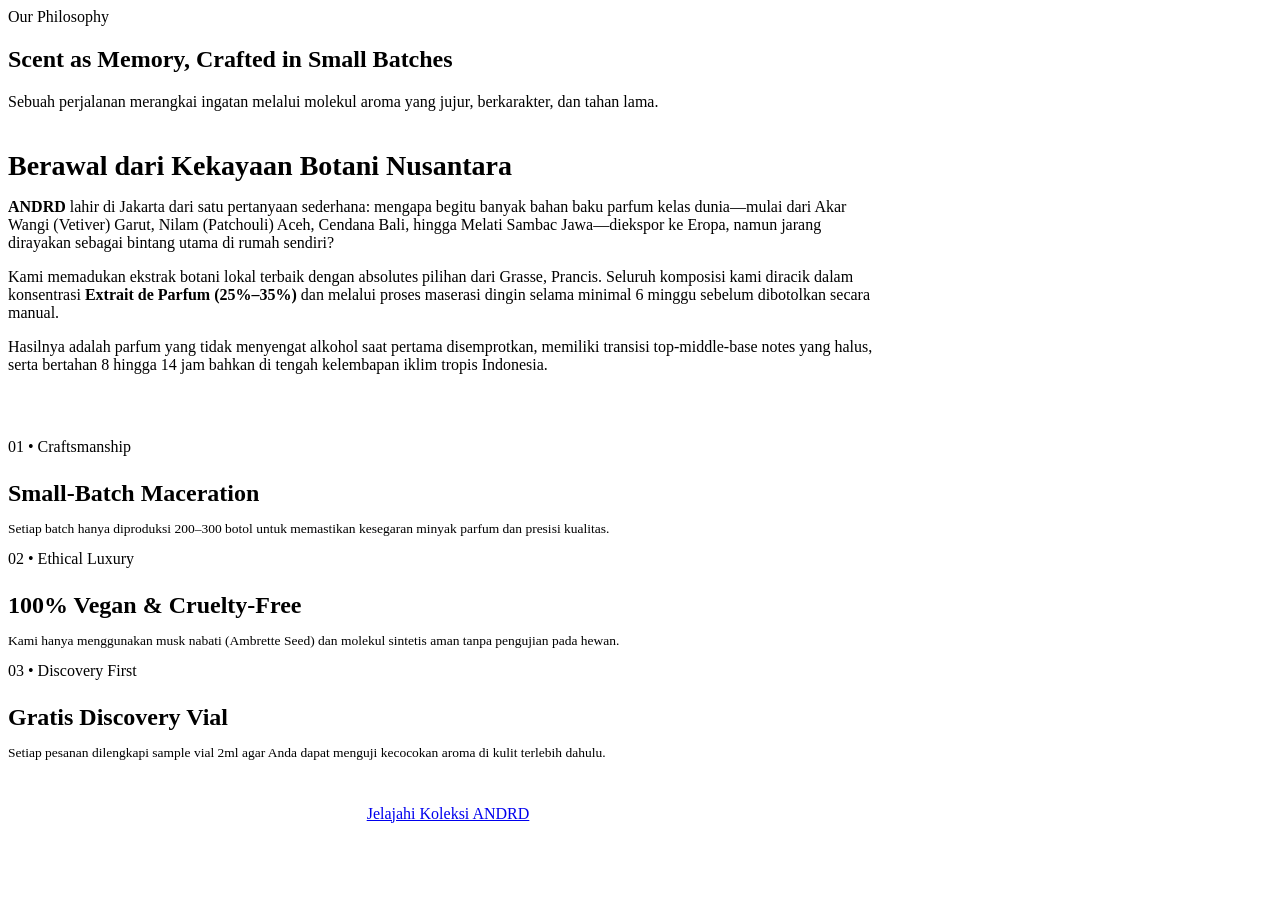
==== about.html @ dd03eb62 "Add files via upload" ====
<!DOCTYPE html>
<html lang="id">
<head>
  <meta charset="UTF-8">
  <meta name="viewport" content="width=device-width, initial-scale=1.0">
  <title>Tentang ANDRD — Artisanal Olfactory Studio Indonesia</title>
  <meta name="description" content="Kenali cerita di balik ANDRD: studio parfum lokal independen yang meracik Extrait de Parfum dalam batch kecil menggunakan kekayaan botani Nusantara.">
  <meta name="robots" content="index, follow">

  <link rel="icon" type="image/svg+xml" href="assets/img/favicon.svg">
  <link rel="preconnect" href="https://fonts.googleapis.com">
  <link rel="preconnect" href="https://fonts.gstatic.com" crossorigin>
  <link href="https://fonts.googleapis.com/css2?family=Cormorant+Garamond:ital,wght@0,500;0,600;0,700;1,400&family=Plus+Jakarta+Sans:wght@400;500;600;700&display=swap" rel="stylesheet">
  <link rel="stylesheet" href="assets/css/style.css">
</head>
<body>

  <div class="announcement-bar" id="announcementBar"></div>
  <header class="site-header" id="siteHeader"></header>

  <main>
    <div class="non-cod-banner js-non-cod-banner"></div>

    <section class="section">
      <div class="container" style="max-width:880px;">
        <div class="section-header">
          <span class="section-eyebrow">Our Philosophy</span>
          <h1 class="section-title">Scent as Memory, Crafted in Small Batches</h1>
          <p class="section-desc">Sebuah perjalanan merangkai ingatan melalui molekul aroma yang jujur, berkarakter, dan tahan lama.</p>
        </div>

        <div style="display:grid;grid-template-columns:1fr;gap:32px;align-items:center;margin-bottom:48px;">
          <div class="checkout-card">
            <h2 style="font-size:28px;margin-bottom:14px;">Berawal dari Kekayaan Botani Nusantara</h2>
            <p style="color:var(--color-text-muted);margin-bottom:16px;">
              <strong>ANDRD</strong> lahir di Jakarta dari satu pertanyaan sederhana: mengapa begitu banyak bahan baku parfum kelas dunia—mulai dari Akar Wangi (Vetiver) Garut, Nilam (Patchouli) Aceh, Cendana Bali, hingga Melati Sambac Jawa—diekspor ke Eropa, namun jarang dirayakan sebagai bintang utama di rumah sendiri?
            </p>
            <p style="color:var(--color-text-muted);margin-bottom:16px;">
              Kami memadukan ekstrak botani lokal terbaik dengan absolutes pilihan dari Grasse, Prancis. Seluruh komposisi kami diracik dalam konsentrasi <strong>Extrait de Parfum (25%–35%)</strong> dan melalui proses maserasi dingin selama minimal 6 minggu sebelum dibotolkan secara manual.
            </p>
            <p style="color:var(--color-text-muted);">
              Hasilnya adalah parfum yang tidak menyengat alkohol saat pertama disemprotkan, memiliki transisi top-middle-base notes yang halus, serta bertahan 8 hingga 14 jam bahkan di tengah kelembapan iklim tropis Indonesia.
            </p>
          </div>
        </div>

        <div class="segment-grid">
          <div class="checkout-card">
            <span class="section-eyebrow">01 • Craftsmanship</span>
            <h3 style="font-size:24px;margin-bottom:8px;">Small-Batch Maceration</h3>
            <p style="font-size:13.5px;color:var(--color-text-muted);">Setiap batch hanya diproduksi 200–300 botol untuk memastikan kesegaran minyak parfum dan presisi kualitas.</p>
          </div>
          <div class="checkout-card">
            <span class="section-eyebrow">02 • Ethical Luxury</span>
            <h3 style="font-size:24px;margin-bottom:8px;">100% Vegan &amp; Cruelty-Free</h3>
            <p style="font-size:13.5px;color:var(--color-text-muted);">Kami hanya menggunakan musk nabati (Ambrette Seed) dan molekul sintetis aman tanpa pengujian pada hewan.</p>
          </div>
          <div class="checkout-card">
            <span class="section-eyebrow">03 • Discovery First</span>
            <h3 style="font-size:24px;margin-bottom:8px;">Gratis Discovery Vial</h3>
            <p style="font-size:13.5px;color:var(--color-text-muted);">Setiap pesanan dilengkapi sample vial 2ml agar Anda dapat menguji kecocokan aroma di kulit terlebih dahulu.</p>
          </div>
        </div>

        <div style="text-align:center;margin-top:44px;">
          <a href="products.html" class="btn btn-primary">Jelajahi Koleksi ANDRD</a>
        </div>
      </div>
    </section>
  </main>

  <footer class="site-footer" id="siteFooter"></footer>

  <script src="config.js"></script>
  <script src="products.js"></script>
  <script src="assets/js/app.js"></script>
</body>
</html>
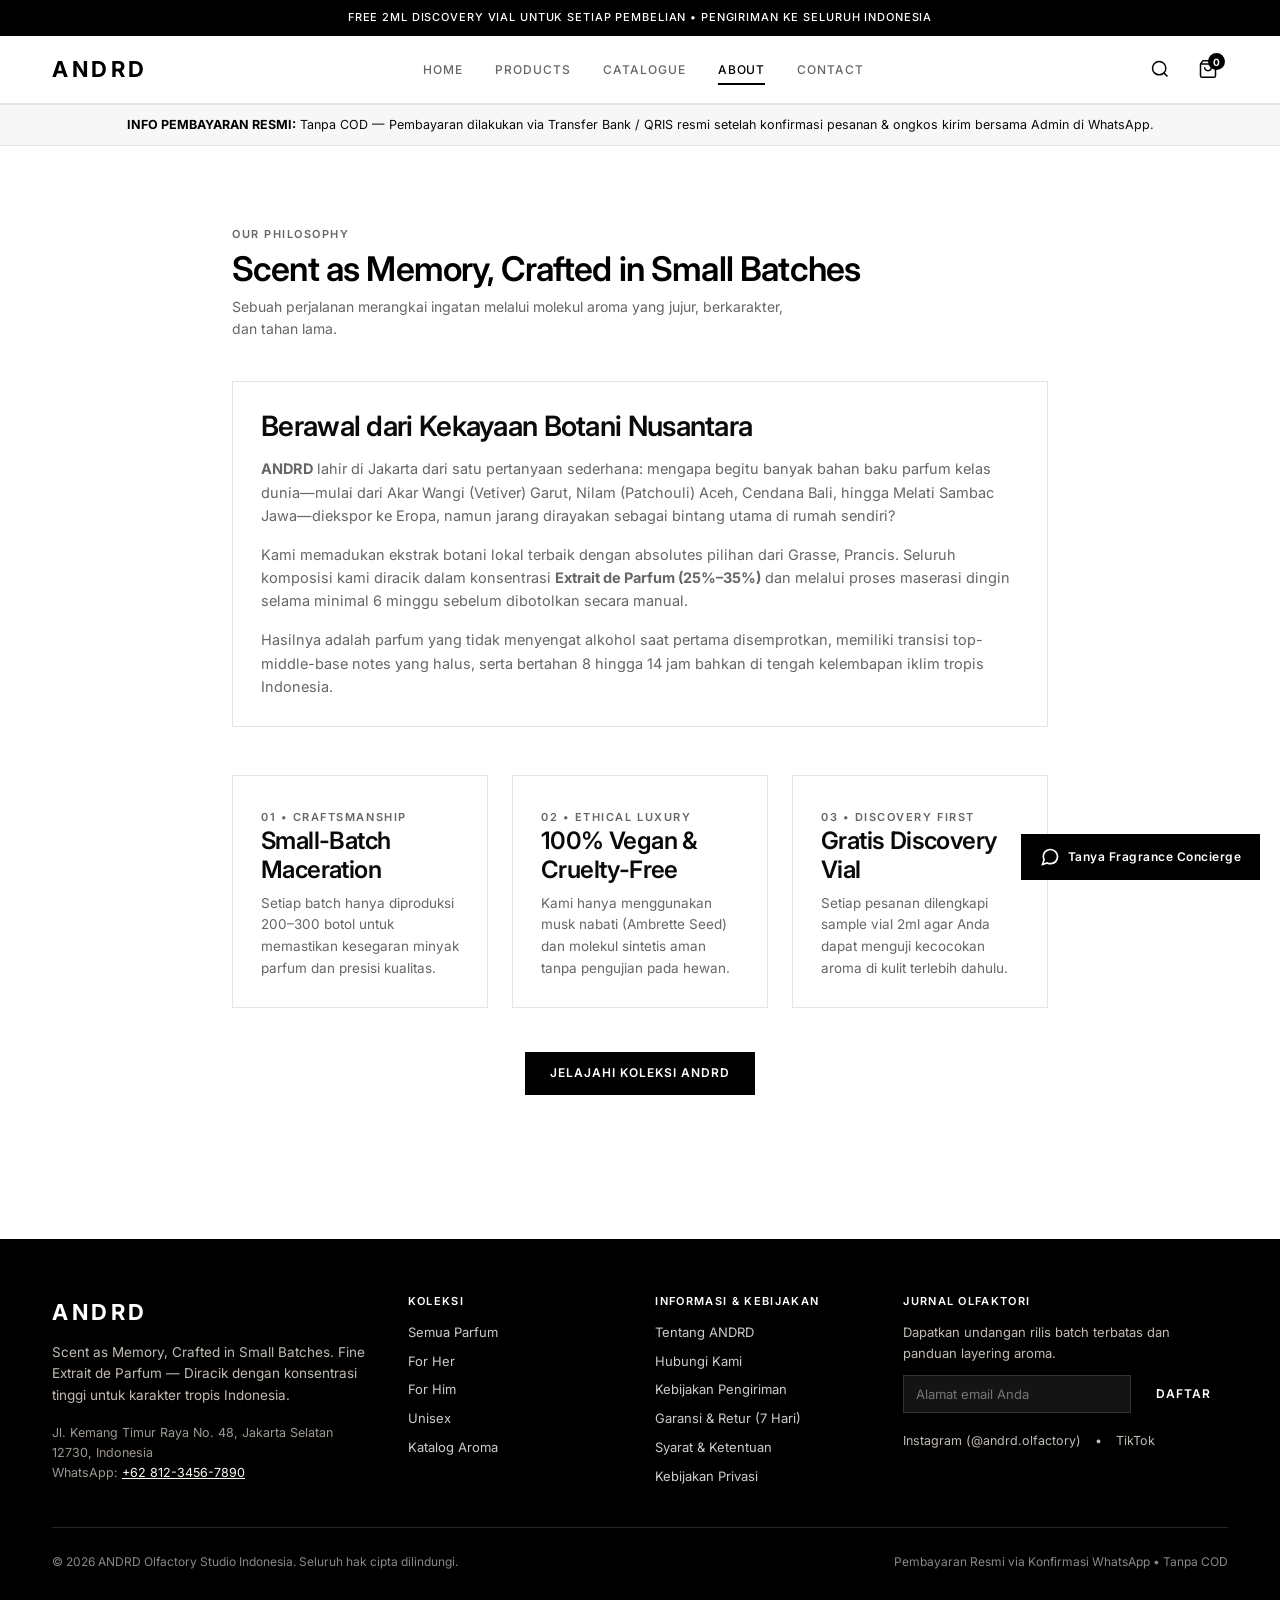
==== commit 1fe351d4: "Add files via upload" ====
--- a/about.html
+++ b/about.html
@@ -1,4 +1,4 @@
-<!DOCTYPE html>
+﻿<!DOCTYPE html>
 <html lang="id">
 <head>
   <meta charset="UTF-8">
@@ -10,7 +10,7 @@
   <link rel="icon" type="image/svg+xml" href="assets/img/favicon.svg">
   <link rel="preconnect" href="https://fonts.googleapis.com">
   <link rel="preconnect" href="https://fonts.gstatic.com" crossorigin>
-  <link href="https://fonts.googleapis.com/css2?family=Cormorant+Garamond:ital,wght@0,500;0,600;0,700;1,400&family=Plus+Jakarta+Sans:wght@400;500;600;700&display=swap" rel="stylesheet">
+  <link href="https://fonts.googleapis.com/css2?family=Inter:wght@400;500;600;700&display=swap" rel="stylesheet">
   <link rel="stylesheet" href="assets/css/style.css">
 </head>
 <body>
@@ -76,3 +76,4 @@
   <script src="assets/js/app.js"></script>
 </body>
 </html>
+
--- a/assets/css/style.css
+++ b/assets/css/style.css
@@ -0,0 +1,1683 @@
+/**
+ * ============================================================================
+ * STYLESHEET UTAMA "ANDRD" — MONOCHROME MINIMALIST EDITION (assets/css/style.css)
+ * ============================================================================
+ * Desain: Hitam Putih (Black & White), Ultra-Simple, Modern Sans-Serif.
+ */
+
+:root {
+  /* Palet Warna Hitam Putih (Monokrom Minimalis) */
+  --color-primary: #000000;
+  --color-primary-hover: #262626;
+  --color-accent: #000000;
+  --color-accent-light: #F5F5F5;
+  --color-bg: #FFFFFF;
+  --color-bg-alt: #F7F7F7;
+  --color-surface: #FFFFFF;
+  --color-text: #0A0A0A;
+  --color-text-muted: #666666;
+  --color-border: #E5E5E5;
+
+  /* Warna Status (Minimalis & Kontras) */
+  --color-success: #111111;
+  --color-warning: #444444;
+  --color-danger: #D92D20;
+  --color-whatsapp: #000000;
+  --color-whatsapp-hover: #262626;
+
+  /* Tipografi: Modern Sans-Serif (Tanpa Serif) */
+  --font-heading: 'Inter', 'Plus Jakarta Sans', -apple-system, BlinkMacSystemFont, sans-serif;
+  --font-body: 'Inter', 'Plus Jakarta Sans', -apple-system, BlinkMacSystemFont, sans-serif;
+
+  /* Ukuran & Spasi (Garis Tegas & Bersih) */
+  --container-max: 1240px;
+  --header-height: 68px;
+  --radius-sm: 0px;
+  --radius-md: 0px;
+  --radius-lg: 0px;
+  --shadow-sm: none;
+  --shadow-md: 0 8px 24px rgba(0, 0, 0, 0.06);
+  --shadow-lg: 0 16px 40px rgba(0, 0, 0, 0.12);
+  --transition: 0.2s ease;
+}
+
+/* ==========================================================================
+   RESET & BASE
+   ========================================================================== */
+*, *::before, *::after {
+  box-sizing: border-box;
+  margin: 0;
+  padding: 0;
+}
+
+html {
+  scroll-behavior: smooth;
+  -webkit-text-size-adjust: 100%;
+}
+
+body {
+  font-family: var(--font-body);
+  background-color: var(--color-bg);
+  color: var(--color-text);
+  line-height: 1.6;
+  font-size: 14.5px;
+  overflow-x: hidden;
+  -webkit-font-smoothing: antialiased;
+}
+
+img, svg {
+  max-width: 100%;
+  display: block;
+}
+
+a {
+  color: inherit;
+  text-decoration: none;
+  transition: opacity var(--transition), color var(--transition);
+}
+
+button, input, select, textarea {
+  font-family: inherit;
+  font-size: inherit;
+  color: inherit;
+}
+
+button {
+  cursor: pointer;
+  border: none;
+  background: none;
+}
+
+ul {
+  list-style: none;
+}
+
+:focus-visible {
+  outline: 1.5px solid #000000;
+  outline-offset: 2px;
+}
+
+.container {
+  width: 100%;
+  max-width: var(--container-max);
+  margin: 0 auto;
+  padding: 0 16px;
+}
+
+@media (min-width: 768px) {
+  .container {
+    padding: 0 32px;
+  }
+}
+
+/* ==========================================================================
+   TYPOGRAPHY & SECTION HEADERS (MODERN SANS-SERIF)
+   ========================================================================== */
+h1, h2, h3, h4, .serif {
+  font-family: var(--font-heading);
+  font-weight: 600;
+  line-height: 1.2;
+  letter-spacing: -0.025em;
+}
+
+.section {
+  padding: 56px 0;
+}
+
+@media (min-width: 768px) {
+  .section {
+    padding: 80px 0;
+  }
+}
+
+.section-alt {
+  background-color: var(--color-bg-alt);
+}
+
+.section-header {
+  text-align: left;
+  margin-bottom: 32px;
+  display: flex;
+  flex-direction: column;
+  gap: 6px;
+}
+
+@media (min-width: 768px) {
+  .section-header {
+    margin-bottom: 40px;
+  }
+}
+
+.section-eyebrow {
+  display: inline-block;
+  font-size: 11px;
+  font-weight: 600;
+  text-transform: uppercase;
+  letter-spacing: 0.14em;
+  color: var(--color-text-muted);
+}
+
+.section-title {
+  font-size: clamp(24px, 3.5vw, 34px);
+  font-weight: 600;
+  color: var(--color-primary);
+}
+
+.section-desc {
+  color: var(--color-text-muted);
+  font-size: 14px;
+  max-width: 560px;
+}
+
+/* ==========================================================================
+   BUTTONS
+   ========================================================================== */
+.btn {
+  display: inline-flex;
+  align-items: center;
+  justify-content: center;
+  gap: 8px;
+  padding: 13px 24px;
+  font-size: 12px;
+  font-weight: 600;
+  letter-spacing: 0.08em;
+  text-transform: uppercase;
+  border-radius: 0;
+  transition: all var(--transition);
+  text-align: center;
+  line-height: 1.2;
+}
+
+.btn-primary {
+  background-color: #000000;
+  color: #FFFFFF;
+  border: 1px solid #000000;
+}
+
+.btn-primary:hover:not(:disabled) {
+  background-color: #262626;
+  border-color: #262626;
+  color: #FFFFFF;
+}
+
+.btn-outline {
+  background-color: transparent;
+  color: #000000;
+  border: 1px solid #000000;
+}
+
+.btn-outline:hover:not(:disabled) {
+  background-color: #000000;
+  color: #FFFFFF;
+}
+
+.btn-whatsapp {
+  background-color: #000000;
+  color: #FFFFFF;
+  border: 1px solid #000000;
+}
+
+.btn-whatsapp:hover:not(:disabled) {
+  background-color: #262626;
+  border-color: #262626;
+}
+
+.btn-restock {
+  background-color: #FFFFFF;
+  color: #000000;
+  border: 1px solid #000000;
+}
+
+.btn-restock:hover {
+  background-color: #F5F5F5;
+}
+
+.btn-block {
+  width: 100%;
+}
+
+.btn:disabled {
+  opacity: 0.4;
+  cursor: not-allowed;
+}
+
+/* ==========================================================================
+   1. ANNOUNCEMENT BAR & NON-COD BANNER
+   ========================================================================== */
+.announcement-bar {
+  background-color: #000000;
+  color: #FFFFFF;
+  font-size: 11px;
+  letter-spacing: 0.08em;
+  text-transform: uppercase;
+  text-align: center;
+  padding: 9px 16px;
+  font-weight: 500;
+}
+
+.non-cod-banner {
+  background-color: #F7F7F7;
+  border-top: 1px solid var(--color-border);
+  border-bottom: 1px solid var(--color-border);
+  padding: 10px 16px;
+  text-align: center;
+  font-size: 12.5px;
+  color: var(--color-text);
+}
+
+.non-cod-banner strong {
+  color: #000000;
+  font-weight: 700;
+}
+
+/* ==========================================================================
+   2. STICKY HEADER & NAVIGATION
+   ========================================================================== */
+.site-header {
+  position: sticky;
+  top: 0;
+  z-index: 900;
+  background-color: rgba(255, 255, 255, 0.96);
+  backdrop-filter: blur(8px);
+  -webkit-backdrop-filter: blur(8px);
+  border-bottom: 1px solid var(--color-border);
+  height: var(--header-height);
+}
+
+.header-inner {
+  display: flex;
+  align-items: center;
+  justify-content: space-between;
+  height: 100%;
+}
+
+.mobile-menu-btn {
+  display: inline-flex;
+  align-items: center;
+  justify-content: center;
+  width: 40px;
+  height: 40px;
+  color: #000000;
+}
+
+@media (min-width: 900px) {
+  .mobile-menu-btn {
+    display: none;
+  }
+}
+
+.brand-logo {
+  font-family: var(--font-heading);
+  font-size: 22px;
+  font-weight: 700;
+  letter-spacing: 0.16em;
+  color: #000000;
+  text-transform: uppercase;
+}
+
+.main-nav {
+  display: none;
+}
+
+@media (min-width: 900px) {
+  .main-nav {
+    display: flex;
+    align-items: center;
+    gap: 32px;
+  }
+}
+
+.nav-link {
+  font-size: 12px;
+  font-weight: 500;
+  letter-spacing: 0.08em;
+  text-transform: uppercase;
+  color: var(--color-text-muted);
+  position: relative;
+  padding: 6px 0;
+}
+
+.nav-link:hover,
+.nav-link.active {
+  color: #000000;
+}
+
+.nav-link::after {
+  content: "";
+  position: absolute;
+  left: 0;
+  bottom: 0;
+  width: 0;
+  height: 1.5px;
+  background-color: #000000;
+  transition: width var(--transition);
+}
+
+.nav-link:hover::after,
+.nav-link.active::after {
+  width: 100%;
+}
+
+.header-actions {
+  display: flex;
+  align-items: center;
+  gap: 8px;
+}
+
+.icon-btn {
+  position: relative;
+  display: inline-flex;
+  align-items: center;
+  justify-content: center;
+  width: 40px;
+  height: 40px;
+  color: #000000;
+  transition: background-color var(--transition);
+}
+
+.icon-btn:hover {
+  background-color: #F5F5F5;
+}
+
+.cart-badge {
+  position: absolute;
+  top: 4px;
+  right: 3px;
+  min-width: 17px;
+  height: 17px;
+  padding: 0 4px;
+  border-radius: 99px;
+  background-color: #000000;
+  color: #FFFFFF;
+  font-size: 10px;
+  font-weight: 700;
+  display: flex;
+  align-items: center;
+  justify-content: center;
+}
+
+/* Mobile Navigation Drawer */
+.mobile-nav-drawer {
+  position: fixed;
+  inset: 0;
+  z-index: 1100;
+  visibility: hidden;
+  pointer-events: none;
+}
+
+.mobile-nav-drawer.open {
+  visibility: visible;
+  pointer-events: auto;
+}
+
+.drawer-backdrop {
+  position: absolute;
+  inset: 0;
+  background: rgba(0, 0, 0, 0.45);
+  opacity: 0;
+  transition: opacity var(--transition);
+}
+
+.mobile-nav-drawer.open .drawer-backdrop,
+.cart-drawer.open .drawer-backdrop {
+  opacity: 1;
+}
+
+.mobile-nav-panel {
+  position: absolute;
+  top: 0;
+  left: 0;
+  width: min(84vw, 320px);
+  height: 100%;
+  background-color: #FFFFFF;
+  padding: 24px;
+  display: flex;
+  flex-direction: column;
+  transform: translateX(-100%);
+  transition: transform var(--transition);
+}
+
+.mobile-nav-drawer.open .mobile-nav-panel {
+  transform: translateX(0);
+}
+
+.mobile-nav-links {
+  margin-top: 28px;
+  display: flex;
+  flex-direction: column;
+  gap: 14px;
+}
+
+.mobile-nav-links a {
+  font-size: 16px;
+  font-weight: 600;
+  letter-spacing: 0.02em;
+  padding-bottom: 12px;
+  border-bottom: 1px solid var(--color-border);
+}
+
+/* ==========================================================================
+   LIVE SEARCH BAR
+   ========================================================================== */
+.search-overlay {
+  position: fixed;
+  top: var(--header-height);
+  left: 0;
+  right: 0;
+  z-index: 890;
+  background-color: #FFFFFF;
+  border-bottom: 1px solid var(--color-border);
+  box-shadow: var(--shadow-md);
+  padding: 20px 0;
+  transform: translateY(-120%);
+  opacity: 0;
+  visibility: hidden;
+  transition: all var(--transition);
+}
+
+.search-overlay.open {
+  transform: translateY(0);
+  opacity: 1;
+  visibility: visible;
+}
+
+.search-input-wrap {
+  display: flex;
+  align-items: center;
+  gap: 12px;
+  border-bottom: 1.5px solid #000000;
+  padding-bottom: 10px;
+}
+
+.search-input-wrap input {
+  width: 100%;
+  border: none;
+  background: none;
+  font-size: 15px;
+  outline: none;
+}
+
+.live-search-results {
+  margin-top: 16px;
+  max-height: 360px;
+  overflow-y: auto;
+  display: grid;
+  grid-template-columns: 1fr;
+  gap: 10px;
+}
+
+@media (min-width: 768px) {
+  .live-search-results {
+    grid-template-columns: repeat(2, 1fr);
+  }
+}
+
+.search-result-item {
+  display: flex;
+  align-items: center;
+  gap: 14px;
+  padding: 10px;
+  border: 1px solid var(--color-border);
+  background-color: #FFFFFF;
+}
+
+.search-result-item:hover {
+  border-color: #000000;
+}
+
+.search-result-item img {
+  width: 56px;
+  height: 56px;
+  object-fit: cover;
+}
+
+/* ==========================================================================
+   3. HERO BANNER SLIDER (CLEAN MONOCHROME)
+   ========================================================================== */
+.hero-slider {
+  position: relative;
+  overflow: hidden;
+  background-color: var(--color-bg-alt);
+  border-bottom: 1px solid var(--color-border);
+}
+
+.hero-track {
+  display: flex;
+  transition: transform 0.5s cubic-bezier(0.22, 1, 0.36, 1);
+}
+
+.hero-slide {
+  min-width: 100%;
+  display: grid;
+  grid-template-columns: 1fr;
+  align-items: center;
+  min-height: 480px;
+  background-color: var(--color-bg-alt) !important;
+}
+
+@media (min-width: 900px) {
+  .hero-slide {
+    grid-template-columns: 1.1fr 0.9fr;
+    min-height: 540px;
+  }
+}
+
+.hero-content {
+  padding: 40px 20px 32px;
+  max-width: 600px;
+  margin: 0 auto;
+}
+
+@media (min-width: 900px) {
+  .hero-content {
+    padding: 64px 48px 64px 64px;
+  }
+}
+
+.hero-eyebrow {
+  display: inline-block;
+  font-size: 11px;
+  letter-spacing: 0.16em;
+  text-transform: uppercase;
+  color: var(--color-text-muted);
+  font-weight: 600;
+  margin-bottom: 12px;
+}
+
+.hero-title {
+  font-size: clamp(28px, 4.2vw, 48px);
+  font-weight: 600;
+  margin-bottom: 14px;
+  color: #000000;
+  letter-spacing: -0.03em;
+}
+
+.hero-desc {
+  color: var(--color-text-muted);
+  font-size: 14.5px;
+  margin-bottom: 26px;
+  max-width: 460px;
+}
+
+.hero-actions {
+  display: flex;
+  flex-wrap: wrap;
+  gap: 10px;
+}
+
+.hero-visual {
+  position: relative;
+  height: 320px;
+  display: flex;
+  align-items: center;
+  justify-content: center;
+  padding: 20px;
+}
+
+@media (min-width: 900px) {
+  .hero-visual {
+    height: 100%;
+    min-height: 500px;
+  }
+}
+
+.hero-visual img {
+  width: min(100%, 400px);
+  height: auto;
+  aspect-ratio: 1 / 1;
+  object-fit: cover;
+  border: 1px solid var(--color-border);
+}
+
+.hero-dots {
+  position: absolute;
+  bottom: 16px;
+  left: 50%;
+  transform: translateX(-50%);
+  display: flex;
+  gap: 8px;
+  z-index: 10;
+}
+
+.hero-dot {
+  width: 24px;
+  height: 2px;
+  background-color: #CCCCCC;
+  transition: all var(--transition);
+}
+
+.hero-dot.active {
+  width: 40px;
+  background-color: #000000;
+}
+
+/* ==========================================================================
+   4. PRODUCT GRID & PRODUCT CARD (MINIMALIST MONOCHROME)
+   ========================================================================== */
+.product-grid {
+  display: grid;
+  grid-template-columns: repeat(2, 1fr);
+  gap: 16px;
+}
+
+@media (min-width: 768px) {
+  .product-grid {
+    grid-template-columns: repeat(3, 1fr);
+    gap: 24px;
+  }
+}
+
+@media (min-width: 1024px) {
+  .product-grid {
+    grid-template-columns: repeat(4, 1fr);
+    gap: 24px;
+  }
+}
+
+.product-card {
+  background-color: #FFFFFF;
+  border: 1px solid var(--color-border);
+  display: flex;
+  flex-direction: column;
+  transition: border-color var(--transition);
+}
+
+.product-card:hover {
+  border-color: #000000;
+}
+
+.product-media {
+  position: relative;
+  width: 100%;
+  aspect-ratio: 1 / 1;
+  background-color: #F7F7F7;
+  overflow: hidden;
+  border-bottom: 1px solid var(--color-border);
+}
+
+.product-img-primary,
+.product-img-secondary {
+  position: absolute;
+  inset: 0;
+  width: 100%;
+  height: 100%;
+  object-fit: cover;
+  transition: opacity 0.35s ease;
+}
+
+.product-img-secondary {
+  opacity: 0;
+}
+
+.product-card:hover .product-img-primary {
+  opacity: 0;
+}
+
+.product-card:hover .product-img-secondary {
+  opacity: 1;
+}
+
+.product-badges {
+  position: absolute;
+  top: 10px;
+  left: 10px;
+  z-index: 3;
+  display: flex;
+  flex-direction: column;
+  gap: 4px;
+}
+
+.badge {
+  display: inline-block;
+  padding: 4px 8px;
+  font-size: 9.5px;
+  font-weight: 600;
+  letter-spacing: 0.08em;
+  text-transform: uppercase;
+}
+
+.badge-bestseller {
+  background-color: #000000;
+  color: #FFFFFF;
+}
+
+.badge-new {
+  background-color: #FFFFFF;
+  color: #000000;
+  border: 1px solid #000000;
+}
+
+.badge-sale {
+  background-color: #000000;
+  color: #FFFFFF;
+}
+
+.badge-preorder {
+  background-color: #555555;
+  color: #FFFFFF;
+}
+
+.badge-soldout {
+  background-color: #E5E5E5;
+  color: #555555;
+}
+
+.product-body {
+  padding: 14px;
+  display: flex;
+  flex-direction: column;
+  flex-grow: 1;
+}
+
+@media (min-width: 768px) {
+  .product-body {
+    padding: 16px;
+  }
+}
+
+.product-meta {
+  font-size: 10.5px;
+  color: var(--color-text-muted);
+  text-transform: uppercase;
+  letter-spacing: 0.08em;
+  margin-bottom: 4px;
+}
+
+.product-title {
+  font-family: var(--font-heading);
+  font-size: 15.5px;
+  font-weight: 600;
+  margin-bottom: 6px;
+  color: #000000;
+  letter-spacing: -0.01em;
+}
+
+.product-notes-preview {
+  font-size: 12px;
+  color: var(--color-text-muted);
+  margin-bottom: 14px;
+  display: -webkit-box;
+  -webkit-line-clamp: 2;
+  -webkit-box-orient: vertical;
+  overflow: hidden;
+}
+
+.product-price-wrap {
+  margin-top: auto;
+  margin-bottom: 12px;
+}
+
+.price-from-label {
+  font-size: 10.5px;
+  color: var(--color-text-muted);
+  display: block;
+}
+
+.price-current {
+  font-weight: 600;
+  font-size: 14px;
+  color: #000000;
+}
+
+.price-compare {
+  font-size: 12px;
+  color: #888888;
+  text-decoration: line-through;
+  margin-left: 6px;
+}
+
+.product-card-actions .btn {
+  padding: 10px 12px;
+  font-size: 11px;
+  width: 100%;
+}
+
+/* ==========================================================================
+   5. SEGMENTATION CARDS ("For Her", "For Him", "Unisex")
+   ========================================================================== */
+.segment-grid {
+  display: grid;
+  grid-template-columns: 1fr;
+  gap: 16px;
+}
+
+@media (min-width: 768px) {
+  .segment-grid {
+    grid-template-columns: repeat(3, 1fr);
+    gap: 24px;
+  }
+}
+
+.segment-card {
+  position: relative;
+  overflow: hidden;
+  min-height: 280px;
+  display: flex;
+  flex-direction: column;
+  justify-content: flex-end;
+  padding: 24px;
+  border: 1px solid var(--color-border);
+  background-color: #FFFFFF;
+  transition: border-color var(--transition);
+}
+
+.segment-card:hover {
+  border-color: #000000;
+}
+
+.segment-bg {
+  position: absolute;
+  inset: 0;
+  width: 100%;
+  height: 100%;
+  object-fit: cover;
+  opacity: 0.14;
+  filter: grayscale(100%);
+  transition: opacity 0.3s ease;
+}
+
+.segment-card:hover .segment-bg {
+  opacity: 0.22;
+}
+
+.segment-overlay {
+  position: relative;
+  z-index: 2;
+  background: rgba(255, 255, 255, 0.92);
+  padding: 20px;
+  border: 1px solid var(--color-border);
+}
+
+.segment-title {
+  font-size: 20px;
+  font-weight: 600;
+  margin-bottom: 6px;
+}
+
+.segment-desc {
+  font-size: 13px;
+  color: var(--color-text-muted);
+  margin-bottom: 14px;
+}
+
+.segment-link {
+  font-size: 11.5px;
+  font-weight: 600;
+  text-transform: uppercase;
+  letter-spacing: 0.1em;
+  color: #000000;
+  display: inline-flex;
+  align-items: center;
+  gap: 6px;
+}
+
+/* ==========================================================================
+   6. FRESH PICKS CAROUSEL
+   ========================================================================== */
+.carousel-header {
+  display: flex;
+  flex-wrap: wrap;
+  align-items: flex-end;
+  justify-content: space-between;
+  gap: 16px;
+  margin-bottom: 28px;
+}
+
+.carousel-controls {
+  display: flex;
+  gap: 8px;
+}
+
+.carousel-btn {
+  width: 40px;
+  height: 40px;
+  border: 1px solid #000000;
+  display: inline-flex;
+  align-items: center;
+  justify-content: center;
+  transition: all var(--transition);
+}
+
+.carousel-btn:hover {
+  background-color: #000000;
+  color: #FFFFFF;
+}
+
+.carousel-track {
+  display: grid;
+  grid-auto-flow: column;
+  grid-auto-columns: calc(78% - 12px);
+  gap: 16px;
+  overflow-x: auto;
+  scroll-snap-type: x mandatory;
+  scrollbar-width: none;
+  padding-bottom: 8px;
+}
+
+.carousel-track::-webkit-scrollbar {
+  display: none;
+}
+
+@media (min-width: 640px) {
+  .carousel-track {
+    grid-auto-columns: calc(48% - 12px);
+  }
+}
+
+@media (min-width: 1024px) {
+  .carousel-track {
+    grid-auto-columns: calc(25% - 18px);
+    gap: 24px;
+  }
+}
+
+.carousel-track > * {
+  scroll-snap-align: start;
+}
+
+/* ==========================================================================
+   7. EXPLORE BY SCENT (MINIMAL MONOCHROME)
+   ========================================================================== */
+.scent-grid {
+  display: grid;
+  grid-template-columns: repeat(2, 1fr);
+  gap: 14px;
+}
+
+@media (min-width: 768px) {
+  .scent-grid {
+    grid-template-columns: repeat(3, 1fr);
+    gap: 20px;
+  }
+}
+
+.scent-card {
+  background-color: #FFFFFF;
+  border: 1px solid var(--color-border);
+  padding: 20px;
+  display: flex;
+  flex-direction: column;
+  justify-content: space-between;
+  transition: border-color var(--transition);
+}
+
+.scent-card:hover {
+  border-color: #000000;
+}
+
+.scent-top {
+  display: flex;
+  align-items: center;
+  justify-content: space-between;
+  gap: 8px;
+  margin-bottom: 8px;
+}
+
+.scent-name {
+  font-size: 16px;
+  font-weight: 600;
+}
+
+.scent-count {
+  font-size: 11px;
+  font-weight: 500;
+  padding: 2px 8px;
+  background-color: #F5F5F5;
+  color: #000000;
+  border: 1px solid var(--color-border);
+}
+
+.scent-desc {
+  font-size: 12.5px;
+  color: var(--color-text-muted);
+}
+
+/* ==========================================================================
+   8. TRUST BADGES
+   ========================================================================== */
+.trust-grid {
+  display: grid;
+  grid-template-columns: repeat(2, 1fr);
+  gap: 14px;
+}
+
+@media (min-width: 900px) {
+  .trust-grid {
+    grid-template-columns: repeat(5, 1fr);
+    gap: 16px;
+  }
+}
+
+.trust-item {
+  background-color: #FFFFFF;
+  border: 1px solid var(--color-border);
+  padding: 20px 14px;
+  text-align: left;
+}
+
+.trust-icon {
+  width: 36px;
+  height: 36px;
+  margin-bottom: 12px;
+  color: #000000;
+  display: flex;
+  align-items: center;
+  justify-content: flex-start;
+}
+
+.trust-title {
+  font-size: 13px;
+  font-weight: 600;
+  margin-bottom: 4px;
+}
+
+.trust-sub {
+  font-size: 12px;
+  color: var(--color-text-muted);
+}
+
+/* ==========================================================================
+   9. PRODUCTS CATALOGUE PAGE & FILTERS
+   ========================================================================== */
+.catalog-layout {
+  display: grid;
+  grid-template-columns: 1fr;
+  gap: 28px;
+}
+
+@media (min-width: 960px) {
+  .catalog-layout {
+    grid-template-columns: 250px 1fr;
+    align-items: start;
+  }
+}
+
+.filter-panel {
+  background-color: #FFFFFF;
+  border: 1px solid var(--color-border);
+  padding: 20px;
+}
+
+.filter-group {
+  padding-bottom: 16px;
+  margin-bottom: 16px;
+  border-bottom: 1px solid var(--color-border);
+}
+
+.filter-group:last-child {
+  border-bottom: none;
+  margin-bottom: 0;
+  padding-bottom: 0;
+}
+
+.filter-title {
+  font-size: 11.5px;
+  font-weight: 600;
+  text-transform: uppercase;
+  letter-spacing: 0.08em;
+  margin-bottom: 10px;
+}
+
+.filter-options {
+  display: flex;
+  flex-direction: column;
+  gap: 8px;
+}
+
+.filter-checkbox {
+  display: flex;
+  align-items: center;
+  gap: 8px;
+  font-size: 13px;
+  cursor: pointer;
+}
+
+.filter-checkbox input {
+  accent-color: #000000;
+}
+
+.catalog-toolbar {
+  display: flex;
+  flex-wrap: wrap;
+  align-items: center;
+  justify-content: space-between;
+  gap: 12px;
+  margin-bottom: 20px;
+  padding-bottom: 14px;
+  border-bottom: 1px solid var(--color-border);
+}
+
+.form-control, .select-control {
+  width: 100%;
+  padding: 10px 12px;
+  border: 1px solid var(--color-border);
+  border-radius: 0;
+  background-color: #FFFFFF;
+  font-size: 13.5px;
+  transition: border-color var(--transition);
+}
+
+.form-control:focus, .select-control:focus {
+  border-color: #000000;
+  outline: none;
+}
+
+/* ==========================================================================
+   10. PRODUCT DETAIL PAGE (product.html)
+   ========================================================================== */
+.breadcrumb {
+  display: flex;
+  flex-wrap: wrap;
+  gap: 8px;
+  font-size: 12px;
+  color: var(--color-text-muted);
+  margin-bottom: 24px;
+}
+
+.product-detail-grid {
+  display: grid;
+  grid-template-columns: 1fr;
+  gap: 32px;
+}
+
+@media (min-width: 900px) {
+  .product-detail-grid {
+    grid-template-columns: 1fr 1fr;
+    gap: 48px;
+    align-items: start;
+  }
+}
+
+.gallery-main {
+  overflow: hidden;
+  border: 1px solid var(--color-border);
+  background-color: #F7F7F7;
+  aspect-ratio: 1 / 1;
+  margin-bottom: 12px;
+}
+
+.gallery-main img {
+  width: 100%;
+  height: 100%;
+  object-fit: cover;
+}
+
+.gallery-thumbs {
+  display: flex;
+  gap: 10px;
+}
+
+.gallery-thumb {
+  width: 72px;
+  height: 72px;
+  overflow: hidden;
+  border: 1px solid var(--color-border);
+  cursor: pointer;
+  opacity: 0.6;
+  transition: all var(--transition);
+}
+
+.gallery-thumb.active {
+  border-color: #000000;
+  opacity: 1;
+}
+
+.detail-title {
+  font-size: clamp(24px, 3.2vw, 34px);
+  font-weight: 600;
+  margin: 8px 0 10px;
+}
+
+.detail-price-box {
+  display: flex;
+  align-items: baseline;
+  gap: 10px;
+  margin-bottom: 18px;
+}
+
+.detail-price {
+  font-size: 20px;
+  font-weight: 600;
+  color: #000000;
+}
+
+.detail-compare {
+  font-size: 14px;
+  color: var(--color-text-muted);
+  text-decoration: line-through;
+}
+
+.variant-selector {
+  display: flex;
+  flex-wrap: wrap;
+  gap: 8px;
+  margin-top: 8px;
+  margin-bottom: 20px;
+}
+
+.variant-btn {
+  padding: 9px 18px;
+  border: 1px solid var(--color-border);
+  background-color: #FFFFFF;
+  font-size: 13px;
+  font-weight: 500;
+  transition: all var(--transition);
+}
+
+.variant-btn.active {
+  border-color: #000000;
+  background-color: #000000;
+  color: #FFFFFF;
+}
+
+.qty-action-row {
+  display: flex;
+  gap: 10px;
+  margin-bottom: 24px;
+}
+
+.qty-control {
+  display: inline-flex;
+  align-items: center;
+  border: 1px solid var(--color-border);
+  background-color: #FFFFFF;
+}
+
+.qty-btn {
+  width: 36px;
+  height: 42px;
+  font-size: 16px;
+  display: flex;
+  align-items: center;
+  justify-content: center;
+}
+
+.qty-input {
+  width: 40px;
+  text-align: center;
+  border: none;
+  font-weight: 600;
+  background: transparent;
+}
+
+/* Accordion */
+.accordion {
+  border-top: 1px solid var(--color-border);
+  margin-top: 24px;
+}
+
+.accordion-item {
+  border-bottom: 1px solid var(--color-border);
+}
+
+.accordion-trigger {
+  width: 100%;
+  padding: 15px 0;
+  display: flex;
+  align-items: center;
+  justify-content: space-between;
+  font-weight: 600;
+  font-size: 12.5px;
+  text-transform: uppercase;
+  letter-spacing: 0.06em;
+  text-align: left;
+}
+
+.accordion-content {
+  display: none;
+  padding-bottom: 16px;
+  font-size: 13.5px;
+  color: var(--color-text-muted);
+}
+
+.accordion-item.open .accordion-content {
+  display: block;
+}
+
+.notes-pyramid {
+  display: grid;
+  grid-template-columns: 1fr;
+  gap: 8px;
+}
+
+.note-tier {
+  background-color: #F7F7F7;
+  padding: 10px 14px;
+  border-left: 2px solid #000000;
+}
+
+/* ==========================================================================
+   11. CART DRAWER & CART PAGE
+   ========================================================================== */
+.cart-drawer {
+  position: fixed;
+  inset: 0;
+  z-index: 1200;
+  visibility: hidden;
+  pointer-events: none;
+}
+
+.cart-drawer.open {
+  visibility: visible;
+  pointer-events: auto;
+}
+
+.cart-drawer-panel {
+  position: absolute;
+  top: 0;
+  right: 0;
+  width: min(92vw, 400px);
+  height: 100%;
+  background-color: #FFFFFF;
+  display: flex;
+  flex-direction: column;
+  transform: translateX(100%);
+  transition: transform var(--transition);
+  box-shadow: var(--shadow-lg);
+}
+
+.cart-drawer.open .cart-drawer-panel {
+  transform: translateX(0);
+}
+
+.cart-drawer-header {
+  padding: 18px 22px;
+  border-bottom: 1px solid var(--color-border);
+  display: flex;
+  align-items: center;
+  justify-content: space-between;
+}
+
+.cart-drawer-body {
+  flex: 1;
+  overflow-y: auto;
+  padding: 20px 22px;
+}
+
+.cart-item {
+  display: grid;
+  grid-template-columns: 68px 1fr;
+  gap: 14px;
+  padding-bottom: 16px;
+  margin-bottom: 16px;
+  border-bottom: 1px solid var(--color-border);
+}
+
+.cart-item img {
+  width: 68px;
+  height: 68px;
+  object-fit: cover;
+  border: 1px solid var(--color-border);
+}
+
+.cart-drawer-footer {
+  padding: 18px 22px;
+  border-top: 1px solid var(--color-border);
+  background-color: #FFFFFF;
+}
+
+/* ==========================================================================
+   12. CHECKOUT FORM & VALIDATION
+   ========================================================================== */
+.checkout-grid {
+  display: grid;
+  grid-template-columns: 1fr;
+  gap: 28px;
+}
+
+@media (min-width: 960px) {
+  .checkout-grid {
+    grid-template-columns: 1.35fr 0.85fr;
+    align-items: start;
+  }
+}
+
+.checkout-card {
+  background-color: #FFFFFF;
+  border: 1px solid var(--color-border);
+  padding: 24px;
+}
+
+@media (min-width: 768px) {
+  .checkout-card {
+    padding: 28px;
+  }
+}
+
+.form-grid {
+  display: grid;
+  grid-template-columns: 1fr;
+  gap: 16px;
+}
+
+@media (min-width: 640px) {
+  .form-grid-2 {
+    grid-template-columns: repeat(2, 1fr);
+  }
+}
+
+.form-group label {
+  display: block;
+  font-size: 12.5px;
+  font-weight: 600;
+  margin-bottom: 6px;
+}
+
+.req-star {
+  color: var(--color-danger);
+}
+
+.form-control.invalid,
+.select-control.invalid {
+  border-color: var(--color-danger);
+  background-color: #FFF8F8;
+}
+
+.error-msg {
+  display: none;
+  font-size: 11.5px;
+  color: var(--color-danger);
+  margin-top: 4px;
+}
+
+.form-group.has-error .error-msg {
+  display: block;
+}
+
+/* Modal Terima Kasih */
+.modal-backdrop {
+  position: fixed;
+  inset: 0;
+  z-index: 1400;
+  background: rgba(0, 0, 0, 0.6);
+  display: flex;
+  align-items: center;
+  justify-content: center;
+  padding: 16px;
+  opacity: 0;
+  visibility: hidden;
+  transition: all var(--transition);
+}
+
+.modal-backdrop.open {
+  opacity: 1;
+  visibility: visible;
+}
+
+.modal-box {
+  background-color: #FFFFFF;
+  border: 1px solid #000000;
+  max-width: 500px;
+  width: 100%;
+  padding: 32px 24px;
+  text-align: center;
+}
+
+/* ==========================================================================
+   13. TOAST, FLOATING WHATSAPP, SKELETON & REVEAL ANIMATION
+   ========================================================================== */
+.toast-container {
+  position: fixed;
+  bottom: 24px;
+  left: 50%;
+  transform: translateX(-50%);
+  z-index: 1500;
+  display: flex;
+  flex-direction: column;
+  gap: 8px;
+  width: min(92vw, 360px);
+  pointer-events: none;
+}
+
+.toast {
+  background-color: #000000;
+  color: #FFFFFF;
+  padding: 12px 16px;
+  font-size: 13px;
+  display: flex;
+  align-items: center;
+  justify-content: space-between;
+  gap: 12px;
+  animation: toastIn 0.25s ease forwards;
+}
+
+@keyframes toastIn {
+  from { opacity: 0; transform: translateY(10px); }
+  to { opacity: 1; transform: translateY(0); }
+}
+
+.floating-wa {
+  position: fixed;
+  bottom: 20px;
+  right: 20px;
+  z-index: 850;
+  display: inline-flex;
+  align-items: center;
+  gap: 8px;
+  background-color: #000000;
+  color: #FFFFFF;
+  padding: 12px 18px;
+  border: 1px solid #000000;
+  font-size: 12px;
+  font-weight: 600;
+  letter-spacing: 0.04em;
+  transition: all var(--transition);
+}
+
+.floating-wa:hover {
+  background-color: #262626;
+}
+
+.floating-wa span {
+  display: none;
+}
+
+@media (min-width: 640px) {
+  .floating-wa span {
+    display: inline;
+  }
+}
+
+/* Skeleton Loader */
+.skeleton {
+  background: linear-gradient(90deg, #F0F0F0 25%, #F8F8F8 50%, #F0F0F0 75%);
+  background-size: 200% 100%;
+  animation: shimmer 1.5s infinite;
+}
+
+@keyframes shimmer {
+  0% { background-position: 200% 0; }
+  100% { background-position: -200% 0; }
+}
+
+/* Scroll Reveal */
+.reveal {
+  opacity: 0;
+  transform: translateY(12px);
+  transition: opacity 0.45s ease, transform 0.45s ease;
+}
+
+.reveal.visible {
+  opacity: 1;
+  transform: translateY(0);
+}
+
+/* ==========================================================================
+   14. FOOTER (MINIMALIST MONOCHROME)
+   ========================================================================== */
+.site-footer {
+  background-color: #000000;
+  color: #CCCCCC;
+  padding: 56px 0 32px;
+  margin-top: 64px;
+}
+
+.footer-grid {
+  display: grid;
+  grid-template-columns: 1fr;
+  gap: 32px;
+  padding-bottom: 40px;
+  border-bottom: 1px solid #262626;
+}
+
+@media (min-width: 768px) {
+  .footer-grid {
+    grid-template-columns: 1.5fr 1fr 1fr 1.2fr;
+  }
+}
+
+.footer-brand {
+  font-family: var(--font-heading);
+  font-size: 22px;
+  font-weight: 700;
+  letter-spacing: 0.16em;
+  color: #FFFFFF;
+  margin-bottom: 12px;
+  display: block;
+}
+
+.footer-heading {
+  font-family: var(--font-body);
+  font-size: 11px;
+  font-weight: 600;
+  text-transform: uppercase;
+  letter-spacing: 0.12em;
+  color: #FFFFFF;
+  margin-bottom: 14px;
+}
+
+.footer-links {
+  display: flex;
+  flex-direction: column;
+  gap: 8px;
+  font-size: 13px;
+}
+
+.footer-links a:hover {
+  color: #FFFFFF;
+}
+
+.newsletter-form {
+  display: flex;
+  gap: 8px;
+  margin-top: 12px;
+}
+
+.newsletter-form input {
+  flex: 1;
+  padding: 10px 12px;
+  background: #141414;
+  border: 1px solid #333333;
+  color: #FFFFFF;
+  font-size: 13px;
+}
+
+.footer-bottom {
+  padding-top: 24px;
+  display: flex;
+  flex-wrap: wrap;
+  justify-content: space-between;
+  gap: 12px;
+  font-size: 12px;
+  color: #888888;
+}
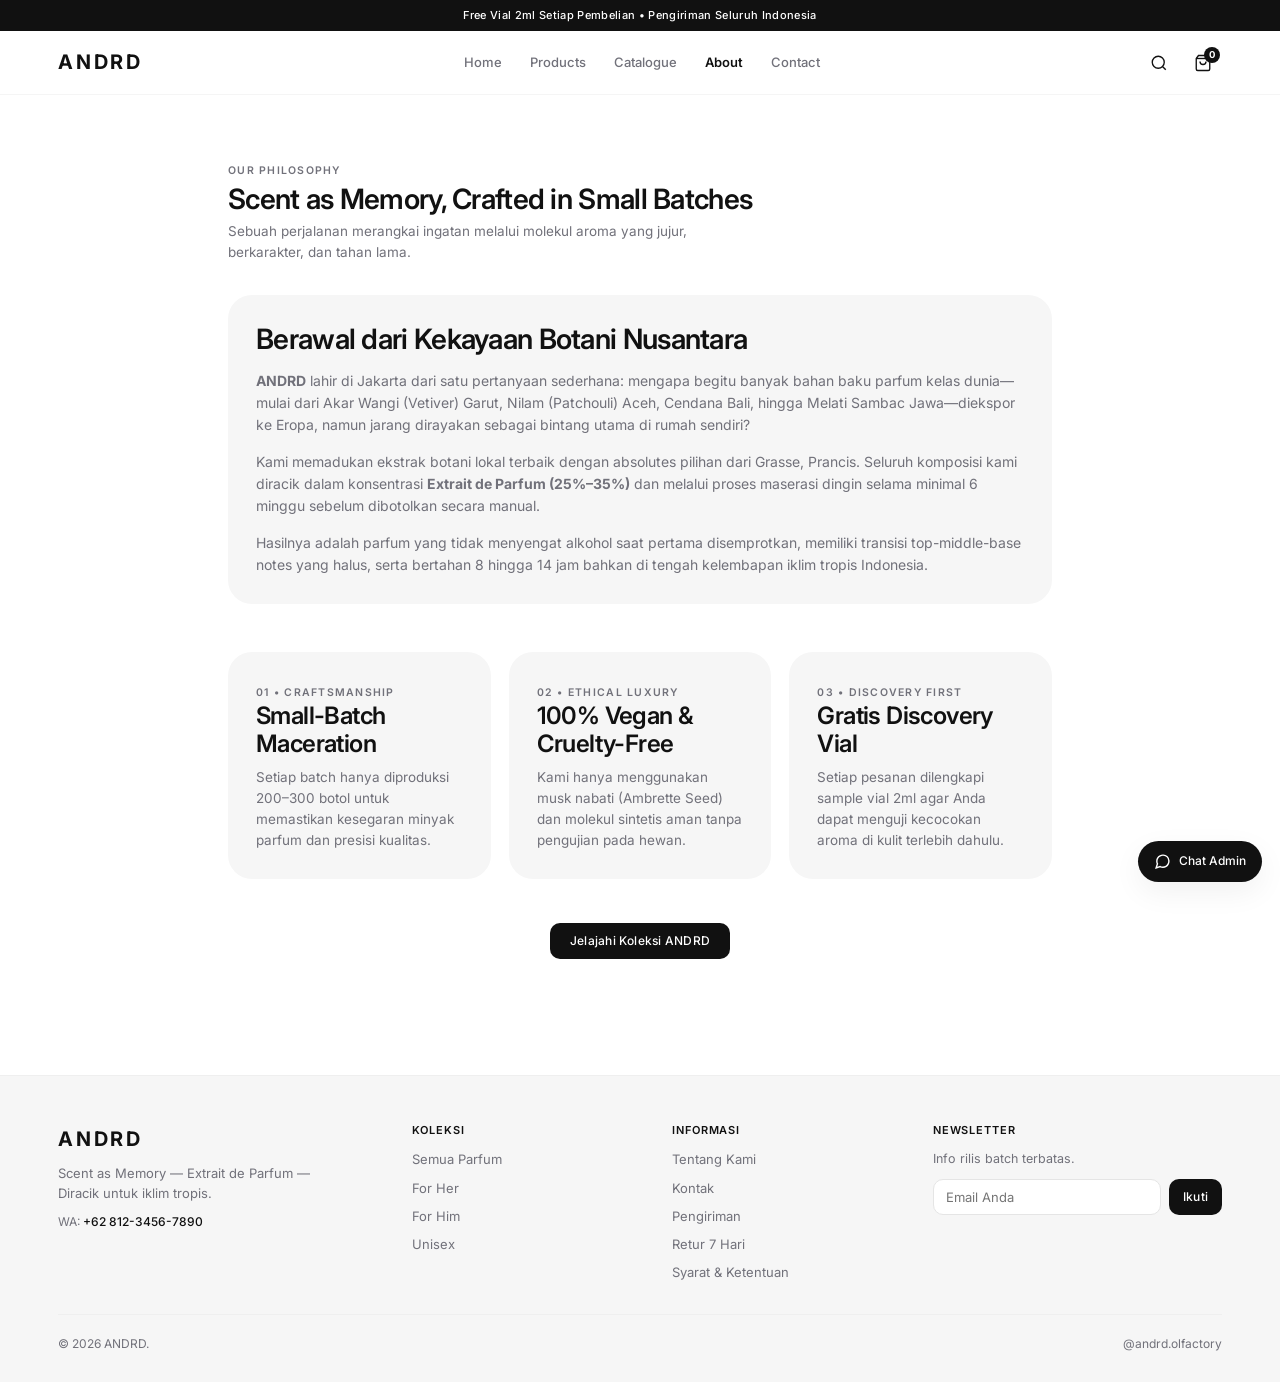
==== commit 6c2e5c08: "Add files via upload" ====
--- a/about.html
+++ b/about.html
@@ -11,7 +11,7 @@
   <link rel="preconnect" href="https://fonts.googleapis.com">
   <link rel="preconnect" href="https://fonts.gstatic.com" crossorigin>
   <link href="https://fonts.googleapis.com/css2?family=Inter:wght@400;500;600;700&display=swap" rel="stylesheet">
-  <link rel="stylesheet" href="assets/css/style.css">
+  <link rel="stylesheet" href="style.css">
 </head>
 <body>
 
@@ -73,7 +73,8 @@
 
   <script src="config.js"></script>
   <script src="products.js"></script>
-  <script src="assets/js/app.js"></script>
+  <script src="app.js"></script>
 </body>
 </html>
 
+
--- a/style.css
+++ b/style.css
@@ -0,0 +1,1675 @@
+/**
+ * ============================================================================
+ * STYLESHEET UTAMA "ANDRD" — SOFT ROUNDED MINIMALIST MONOCHROME
+ * ============================================================================
+ * Desain: Hitam Putih, Sudut Melengkung Halus, Tanpa Stroke Tebal, Modern Simple.
+ */
+
+:root {
+  /* Palet Warna Hitam Putih Bersih */
+  --color-primary: #111111;
+  --color-primary-hover: #2B2B2B;
+  --color-accent: #111111;
+  --color-accent-light: #F4F4F4;
+  --color-bg: #FFFFFF;
+  --color-bg-alt: #F6F6F6;
+  --color-surface: #FFFFFF;
+  --color-text: #111111;
+  --color-text-muted: #71717A;
+  --color-border: #EFEFEF;
+
+  /* Warna Status */
+  --color-success: #111111;
+  --color-warning: #52525B;
+  --color-danger: #E11D48;
+  --color-whatsapp: #111111;
+  --color-whatsapp-hover: #2B2B2B;
+
+  /* Tipografi Modern Sans-Serif */
+  --font-heading: 'Inter', -apple-system, BlinkMacSystemFont, sans-serif;
+  --font-body: 'Inter', -apple-system, BlinkMacSystemFont, sans-serif;
+
+  /* Ukuran & Sudut Melengkung (Rounded) */
+  --container-max: 1220px;
+  --header-height: 64px;
+  --radius-sm: 10px;
+  --radius-md: 16px;
+  --radius-lg: 24px;
+  --radius-pill: 999px;
+  --shadow-sm: 0 2px 12px rgba(0, 0, 0, 0.03);
+  --shadow-md: 0 10px 30px rgba(0, 0, 0, 0.06);
+  --shadow-lg: 0 20px 48px rgba(0, 0, 0, 0.12);
+  --transition: 0.22s cubic-bezier(0.22, 1, 0.36, 1);
+}
+
+/* ==========================================================================
+   RESET & BASE
+   ========================================================================== */
+*, *::before, *::after {
+  box-sizing: border-box;
+  margin: 0;
+  padding: 0;
+}
+
+html {
+  scroll-behavior: smooth;
+  -webkit-text-size-adjust: 100%;
+}
+
+body {
+  font-family: var(--font-body);
+  background-color: var(--color-bg);
+  color: var(--color-text);
+  line-height: 1.55;
+  font-size: 14px;
+  overflow-x: hidden;
+  -webkit-font-smoothing: antialiased;
+}
+
+img, svg {
+  max-width: 100%;
+  display: block;
+}
+
+a {
+  color: inherit;
+  text-decoration: none;
+  transition: opacity var(--transition), color var(--transition);
+}
+
+button, input, select, textarea {
+  font-family: inherit;
+  font-size: inherit;
+  color: inherit;
+}
+
+button {
+  cursor: pointer;
+  border: none;
+  background: none;
+}
+
+ul {
+  list-style: none;
+}
+
+:focus-visible {
+  outline: 1.5px solid #111111;
+  outline-offset: 2px;
+}
+
+.container {
+  width: 100%;
+  max-width: var(--container-max);
+  margin: 0 auto;
+  padding: 0 16px;
+}
+
+@media (min-width: 768px) {
+  .container {
+    padding: 0 28px;
+  }
+}
+
+/* ==========================================================================
+   TYPOGRAPHY & SECTION HEADERS
+   ========================================================================== */
+h1, h2, h3, h4, .serif {
+  font-family: var(--font-heading);
+  font-weight: 600;
+  line-height: 1.2;
+  letter-spacing: -0.025em;
+}
+
+.section {
+  padding: 44px 0;
+}
+
+@media (min-width: 768px) {
+  .section {
+    padding: 68px 0;
+  }
+}
+
+.section-alt {
+  background-color: var(--color-bg-alt);
+}
+
+.section-header {
+  text-align: left;
+  margin-bottom: 24px;
+  display: flex;
+  flex-direction: column;
+  gap: 4px;
+}
+
+@media (min-width: 768px) {
+  .section-header {
+    margin-bottom: 32px;
+  }
+}
+
+.section-eyebrow {
+  display: inline-block;
+  font-size: 10.5px;
+  font-weight: 600;
+  text-transform: uppercase;
+  letter-spacing: 0.12em;
+  color: var(--color-text-muted);
+}
+
+.section-title {
+  font-size: clamp(21px, 3vw, 28px);
+  font-weight: 600;
+  color: var(--color-primary);
+}
+
+.section-desc {
+  color: var(--color-text-muted);
+  font-size: 13.5px;
+  max-width: 520px;
+}
+
+/* ==========================================================================
+   BUTTONS (ROUNDED & CLEAN)
+   ========================================================================== */
+.btn {
+  display: inline-flex;
+  align-items: center;
+  justify-content: center;
+  gap: 8px;
+  padding: 11px 20px;
+  font-size: 12px;
+  font-weight: 500;
+  letter-spacing: 0.02em;
+  border-radius: var(--radius-sm);
+  transition: all var(--transition);
+  text-align: center;
+  line-height: 1.2;
+}
+
+.btn-primary {
+  background-color: var(--color-primary);
+  color: #FFFFFF;
+}
+
+.btn-primary:hover:not(:disabled) {
+  background-color: var(--color-primary-hover);
+  transform: translateY(-1px);
+}
+
+.btn-outline {
+  background-color: var(--color-bg-alt);
+  color: var(--color-primary);
+}
+
+.btn-outline:hover:not(:disabled) {
+  background-color: #E8E8E8;
+}
+
+.btn-whatsapp {
+  background-color: var(--color-primary);
+  color: #FFFFFF;
+}
+
+.btn-whatsapp:hover:not(:disabled) {
+  background-color: var(--color-primary-hover);
+}
+
+.btn-restock {
+  background-color: var(--color-bg-alt);
+  color: var(--color-primary);
+}
+
+.btn-restock:hover {
+  background-color: #EAEAEA;
+}
+
+.btn-block {
+  width: 100%;
+}
+
+.btn:disabled {
+  opacity: 0.4;
+  cursor: not-allowed;
+}
+
+/* ==========================================================================
+   1. ANNOUNCEMENT BAR (COMPACT) & HIDE TOP PAYMENT BANNER
+   ========================================================================== */
+.announcement-bar {
+  background-color: var(--color-primary);
+  color: #FFFFFF;
+  font-size: 11px;
+  letter-spacing: 0.03em;
+  text-align: center;
+  padding: 7px 14px;
+  font-weight: 500;
+}
+
+/* Sembunyikan banner info pembayaran di awal halaman agar tidak makan tempat */
+.non-cod-banner {
+  display: none !important;
+}
+
+/* ==========================================================================
+   2. STICKY HEADER & NAVIGATION
+   ========================================================================== */
+.site-header {
+  position: sticky;
+  top: 0;
+  z-index: 900;
+  background-color: rgba(255, 255, 255, 0.92);
+  backdrop-filter: blur(12px);
+  -webkit-backdrop-filter: blur(12px);
+  border-bottom: 1px solid rgba(0, 0, 0, 0.04);
+  height: var(--header-height);
+}
+
+.header-inner {
+  display: flex;
+  align-items: center;
+  justify-content: space-between;
+  height: 100%;
+}
+
+.mobile-menu-btn {
+  display: inline-flex;
+  align-items: center;
+  justify-content: center;
+  width: 38px;
+  height: 38px;
+  border-radius: var(--radius-sm);
+  color: var(--color-primary);
+}
+
+@media (min-width: 900px) {
+  .mobile-menu-btn {
+    display: none;
+  }
+}
+
+.brand-logo {
+  font-family: var(--font-heading);
+  font-size: 20px;
+  font-weight: 700;
+  letter-spacing: 0.14em;
+  color: var(--color-primary);
+  text-transform: uppercase;
+}
+
+.main-nav {
+  display: none;
+}
+
+@media (min-width: 900px) {
+  .main-nav {
+    display: flex;
+    align-items: center;
+    gap: 28px;
+  }
+}
+
+.nav-link {
+  font-size: 13px;
+  font-weight: 500;
+  color: var(--color-text-muted);
+  padding: 6px 0;
+  transition: color var(--transition);
+}
+
+.nav-link:hover,
+.nav-link.active {
+  color: var(--color-primary);
+  font-weight: 600;
+}
+
+.header-actions {
+  display: flex;
+  align-items: center;
+  gap: 6px;
+}
+
+.icon-btn {
+  position: relative;
+  display: inline-flex;
+  align-items: center;
+  justify-content: center;
+  width: 38px;
+  height: 38px;
+  border-radius: var(--radius-pill);
+  color: var(--color-primary);
+  transition: background-color var(--transition);
+}
+
+.icon-btn:hover {
+  background-color: var(--color-bg-alt);
+}
+
+.cart-badge {
+  position: absolute;
+  top: 3px;
+  right: 2px;
+  min-width: 16px;
+  height: 16px;
+  padding: 0 4px;
+  border-radius: var(--radius-pill);
+  background-color: var(--color-primary);
+  color: #FFFFFF;
+  font-size: 9.5px;
+  font-weight: 700;
+  display: flex;
+  align-items: center;
+  justify-content: center;
+}
+
+/* Mobile Navigation Drawer */
+.mobile-nav-drawer {
+  position: fixed;
+  inset: 0;
+  z-index: 1100;
+  visibility: hidden;
+  pointer-events: none;
+}
+
+.mobile-nav-drawer.open {
+  visibility: visible;
+  pointer-events: auto;
+}
+
+.drawer-backdrop {
+  position: absolute;
+  inset: 0;
+  background: rgba(0, 0, 0, 0.35);
+  opacity: 0;
+  transition: opacity var(--transition);
+}
+
+.mobile-nav-drawer.open .drawer-backdrop,
+.cart-drawer.open .drawer-backdrop {
+  opacity: 1;
+}
+
+.mobile-nav-panel {
+  position: absolute;
+  top: 0;
+  left: 0;
+  width: min(82vw, 300px);
+  height: 100%;
+  background-color: #FFFFFF;
+  padding: 22px;
+  display: flex;
+  flex-direction: column;
+  transform: translateX(-100%);
+  transition: transform var(--transition);
+  border-radius: 0 var(--radius-lg) var(--radius-lg) 0;
+}
+
+.mobile-nav-drawer.open .mobile-nav-panel {
+  transform: translateX(0);
+}
+
+.mobile-nav-links {
+  margin-top: 24px;
+  display: flex;
+  flex-direction: column;
+  gap: 12px;
+}
+
+.mobile-nav-links a {
+  font-size: 15px;
+  font-weight: 500;
+  padding: 10px 12px;
+  border-radius: var(--radius-sm);
+}
+
+.mobile-nav-links a:hover {
+  background-color: var(--color-bg-alt);
+}
+
+/* ==========================================================================
+   LIVE SEARCH BAR
+   ========================================================================== */
+.search-overlay {
+  position: fixed;
+  top: var(--header-height);
+  left: 0;
+  right: 0;
+  z-index: 890;
+  background-color: #FFFFFF;
+  box-shadow: var(--shadow-md);
+  padding: 16px 0 20px;
+  transform: translateY(-120%);
+  opacity: 0;
+  visibility: hidden;
+  transition: all var(--transition);
+  border-radius: 0 0 var(--radius-lg) var(--radius-lg);
+}
+
+.search-overlay.open {
+  transform: translateY(0);
+  opacity: 1;
+  visibility: visible;
+}
+
+.search-input-wrap {
+  display: flex;
+  align-items: center;
+  gap: 10px;
+  background-color: var(--color-bg-alt);
+  padding: 10px 14px;
+  border-radius: var(--radius-sm);
+}
+
+.search-input-wrap input {
+  width: 100%;
+  border: none;
+  background: none;
+  font-size: 14px;
+  outline: none;
+}
+
+.live-search-results {
+  margin-top: 12px;
+  max-height: 320px;
+  overflow-y: auto;
+  display: grid;
+  grid-template-columns: 1fr;
+  gap: 8px;
+}
+
+@media (min-width: 768px) {
+  .live-search-results {
+    grid-template-columns: repeat(2, 1fr);
+  }
+}
+
+.search-result-item {
+  display: flex;
+  align-items: center;
+  gap: 12px;
+  padding: 8px;
+  border-radius: var(--radius-sm);
+  background-color: var(--color-bg-alt);
+}
+
+.search-result-item img {
+  width: 48px;
+  height: 48px;
+  object-fit: cover;
+  border-radius: 8px;
+}
+
+/* ==========================================================================
+   3. HERO BANNER SLIDER (ROUNDED & CLEAN)
+   ========================================================================== */
+.hero-slider {
+  position: relative;
+  overflow: hidden;
+  padding: 12px 16px 0;
+  max-width: var(--container-max);
+  margin: 0 auto;
+}
+
+@media (min-width: 768px) {
+  .hero-slider {
+    padding: 20px 28px 0;
+  }
+}
+
+.hero-track {
+  display: flex;
+  transition: transform 0.5s cubic-bezier(0.22, 1, 0.36, 1);
+  border-radius: var(--radius-lg);
+}
+
+.hero-slide {
+  min-width: 100%;
+  display: grid;
+  grid-template-columns: 1fr;
+  align-items: center;
+  background-color: var(--color-bg-alt) !important;
+  border-radius: var(--radius-lg);
+  overflow: hidden;
+}
+
+@media (min-width: 900px) {
+  .hero-slide {
+    grid-template-columns: 1.1fr 0.9fr;
+    min-height: 440px;
+  }
+}
+
+.hero-content {
+  padding: 32px 22px 20px;
+  max-width: 540px;
+}
+
+@media (min-width: 900px) {
+  .hero-content {
+    padding: 48px 40px 48px 56px;
+  }
+}
+
+.hero-eyebrow {
+  display: inline-block;
+  font-size: 10.5px;
+  letter-spacing: 0.12em;
+  text-transform: uppercase;
+  color: var(--color-text-muted);
+  font-weight: 600;
+  margin-bottom: 8px;
+}
+
+.hero-title {
+  font-size: clamp(24px, 3.6vw, 40px);
+  font-weight: 600;
+  margin-bottom: 10px;
+  color: var(--color-primary);
+  letter-spacing: -0.03em;
+}
+
+.hero-desc {
+  color: var(--color-text-muted);
+  font-size: 13.5px;
+  margin-bottom: 20px;
+  max-width: 420px;
+}
+
+.hero-actions {
+  display: flex;
+  flex-wrap: wrap;
+  gap: 8px;
+}
+
+.hero-visual {
+  position: relative;
+  height: 260px;
+  display: flex;
+  align-items: center;
+  justify-content: center;
+  padding: 16px 16px 36px;
+}
+
+@media (min-width: 900px) {
+  .hero-visual {
+    height: 100%;
+    min-height: 420px;
+    padding: 24px;
+  }
+}
+
+.hero-visual img {
+  width: min(100%, 340px);
+  height: auto;
+  aspect-ratio: 1 / 1;
+  object-fit: cover;
+  border-radius: var(--radius-md);
+}
+
+.hero-dots {
+  position: absolute;
+  bottom: 14px;
+  left: 50%;
+  transform: translateX(-50%);
+  display: flex;
+  gap: 6px;
+  z-index: 10;
+}
+
+.hero-dot {
+  width: 6px;
+  height: 6px;
+  border-radius: var(--radius-pill);
+  background-color: rgba(0, 0, 0, 0.2);
+  transition: all var(--transition);
+}
+
+.hero-dot.active {
+  width: 22px;
+  background-color: var(--color-primary);
+}
+
+/* ==========================================================================
+   4. PRODUCT GRID & PRODUCT CARD (NO BORDER STROKE, SOFT ROUNDED)
+   ========================================================================== */
+.product-grid {
+  display: grid;
+  grid-template-columns: repeat(2, 1fr);
+  gap: 14px;
+}
+
+@media (min-width: 768px) {
+  .product-grid {
+    grid-template-columns: repeat(3, 1fr);
+    gap: 22px;
+  }
+}
+
+@media (min-width: 1024px) {
+  .product-grid {
+    grid-template-columns: repeat(4, 1fr);
+    gap: 24px;
+  }
+}
+
+.product-card {
+  background-color: transparent;
+  border: none;
+  border-radius: var(--radius-md);
+  display: flex;
+  flex-direction: column;
+}
+
+.product-media {
+  position: relative;
+  width: 100%;
+  aspect-ratio: 1 / 1;
+  background-color: var(--color-bg-alt);
+  border-radius: var(--radius-md);
+  overflow: hidden;
+  margin-bottom: 10px;
+}
+
+.product-img-primary,
+.product-img-secondary {
+  position: absolute;
+  inset: 0;
+  width: 100%;
+  height: 100%;
+  object-fit: cover;
+  transition: opacity 0.35s ease, transform 0.45s ease;
+}
+
+.product-img-secondary {
+  opacity: 0;
+}
+
+.product-card:hover .product-img-primary {
+  opacity: 0;
+  transform: scale(1.03);
+}
+
+.product-card:hover .product-img-secondary {
+  opacity: 1;
+  transform: scale(1.02);
+}
+
+.product-badges {
+  position: absolute;
+  top: 10px;
+  left: 10px;
+  z-index: 3;
+  display: flex;
+  flex-direction: column;
+  gap: 4px;
+}
+
+.badge {
+  display: inline-block;
+  padding: 4px 9px;
+  font-size: 9.5px;
+  font-weight: 600;
+  letter-spacing: 0.04em;
+  border-radius: var(--radius-pill);
+}
+
+.badge-bestseller {
+  background-color: var(--color-primary);
+  color: #FFFFFF;
+}
+
+.badge-new {
+  background-color: #FFFFFF;
+  color: var(--color-primary);
+}
+
+.badge-sale {
+  background-color: var(--color-primary);
+  color: #FFFFFF;
+}
+
+.badge-preorder {
+  background-color: #52525B;
+  color: #FFFFFF;
+}
+
+.badge-soldout {
+  background-color: #E4E4E7;
+  color: #52525B;
+}
+
+.product-body {
+  padding: 2px 2px 6px;
+  display: flex;
+  flex-direction: column;
+  flex-grow: 1;
+}
+
+.product-meta {
+  font-size: 10.5px;
+  color: var(--color-text-muted);
+  margin-bottom: 2px;
+}
+
+.product-title {
+  font-family: var(--font-heading);
+  font-size: 14.5px;
+  font-weight: 600;
+  margin-bottom: 3px;
+  color: var(--color-primary);
+}
+
+.product-notes-preview {
+  font-size: 11.5px;
+  color: var(--color-text-muted);
+  margin-bottom: 8px;
+  white-space: nowrap;
+  overflow: hidden;
+  text-overflow: ellipsis;
+}
+
+.product-price-wrap {
+  margin-top: auto;
+  margin-bottom: 10px;
+  display: flex;
+  align-items: baseline;
+  gap: 6px;
+  flex-wrap: wrap;
+}
+
+.price-from-label {
+  display: none;
+}
+
+.price-current {
+  font-weight: 600;
+  font-size: 13.5px;
+  color: var(--color-primary);
+}
+
+.price-compare {
+  font-size: 11.5px;
+  color: #A1A1AA;
+  text-decoration: line-through;
+}
+
+.product-card-actions .btn {
+  padding: 9px 12px;
+  font-size: 11.5px;
+  width: 100%;
+  border-radius: var(--radius-sm);
+}
+
+/* ==========================================================================
+   5. SEGMENTATION CARDS ("For Her", "For Him", "Unisex")
+   ========================================================================== */
+.segment-grid {
+  display: grid;
+  grid-template-columns: 1fr;
+  gap: 12px;
+}
+
+@media (min-width: 768px) {
+  .segment-grid {
+    grid-template-columns: repeat(3, 1fr);
+    gap: 18px;
+  }
+}
+
+.segment-card {
+  position: relative;
+  overflow: hidden;
+  min-height: 200px;
+  display: flex;
+  flex-direction: column;
+  justify-content: flex-end;
+  padding: 20px;
+  border-radius: var(--radius-md);
+  background-color: #FFFFFF;
+  transition: transform var(--transition);
+}
+
+.segment-card:hover {
+  transform: translateY(-2px);
+}
+
+.segment-bg {
+  position: absolute;
+  inset: 0;
+  width: 100%;
+  height: 100%;
+  object-fit: cover;
+  opacity: 0.14;
+}
+
+.segment-overlay {
+  position: relative;
+  z-index: 2;
+}
+
+.segment-title {
+  font-size: 18px;
+  font-weight: 600;
+  margin-bottom: 4px;
+}
+
+.segment-desc {
+  font-size: 12.5px;
+  color: var(--color-text-muted);
+  margin-bottom: 10px;
+}
+
+.segment-link {
+  font-size: 12px;
+  font-weight: 600;
+  color: var(--color-primary);
+  display: inline-flex;
+  align-items: center;
+  gap: 4px;
+}
+
+/* ==========================================================================
+   6. FRESH PICKS CAROUSEL
+   ========================================================================== */
+.carousel-header {
+  display: flex;
+  flex-wrap: wrap;
+  align-items: flex-end;
+  justify-content: space-between;
+  gap: 12px;
+  margin-bottom: 22px;
+}
+
+.carousel-controls {
+  display: flex;
+  gap: 8px;
+}
+
+.carousel-btn {
+  width: 36px;
+  height: 36px;
+  border-radius: var(--radius-pill);
+  background-color: var(--color-bg-alt);
+  display: inline-flex;
+  align-items: center;
+  justify-content: center;
+  transition: all var(--transition);
+}
+
+.carousel-btn:hover {
+  background-color: var(--color-primary);
+  color: #FFFFFF;
+}
+
+.carousel-track {
+  display: grid;
+  grid-auto-flow: column;
+  grid-auto-columns: calc(72% - 10px);
+  gap: 14px;
+  overflow-x: auto;
+  scroll-snap-type: x mandatory;
+  scrollbar-width: none;
+  padding-bottom: 8px;
+}
+
+.carousel-track::-webkit-scrollbar {
+  display: none;
+}
+
+@media (min-width: 640px) {
+  .carousel-track {
+    grid-auto-columns: calc(46% - 12px);
+  }
+}
+
+@media (min-width: 1024px) {
+  .carousel-track {
+    grid-auto-columns: calc(25% - 18px);
+    gap: 22px;
+  }
+}
+
+.carousel-track > * {
+  scroll-snap-align: start;
+}
+
+/* ==========================================================================
+   7. EXPLORE BY SCENT (SOFT ROUNDED, NO STROKE)
+   ========================================================================== */
+.scent-grid {
+  display: grid;
+  grid-template-columns: repeat(2, 1fr);
+  gap: 12px;
+}
+
+@media (min-width: 768px) {
+  .scent-grid {
+    grid-template-columns: repeat(3, 1fr);
+    gap: 16px;
+  }
+}
+
+.scent-card {
+  background-color: #FFFFFF;
+  border-radius: var(--radius-md);
+  padding: 18px;
+  display: flex;
+  flex-direction: column;
+  justify-content: space-between;
+  transition: transform var(--transition);
+}
+
+.scent-card:hover {
+  transform: translateY(-2px);
+}
+
+.scent-top {
+  display: flex;
+  align-items: center;
+  justify-content: space-between;
+  gap: 8px;
+  margin-bottom: 4px;
+}
+
+.scent-name {
+  font-size: 15px;
+  font-weight: 600;
+}
+
+.scent-count {
+  font-size: 11px;
+  font-weight: 500;
+  padding: 3px 9px;
+  border-radius: var(--radius-pill);
+  background-color: var(--color-bg-alt);
+  color: var(--color-primary);
+}
+
+.scent-desc {
+  font-size: 12px;
+  color: var(--color-text-muted);
+}
+
+/* ==========================================================================
+   8. TRUST BADGES
+   ========================================================================== */
+.trust-grid {
+  display: grid;
+  grid-template-columns: repeat(2, 1fr);
+  gap: 12px;
+}
+
+@media (min-width: 900px) {
+  .trust-grid {
+    grid-template-columns: repeat(5, 1fr);
+    gap: 14px;
+  }
+}
+
+.trust-item {
+  background-color: var(--color-bg-alt);
+  border-radius: var(--radius-md);
+  padding: 18px 16px;
+  text-align: left;
+}
+
+.trust-icon {
+  width: 32px;
+  height: 32px;
+  margin-bottom: 10px;
+  color: var(--color-primary);
+  display: flex;
+  align-items: center;
+}
+
+.trust-title {
+  font-size: 13px;
+  font-weight: 600;
+  margin-bottom: 2px;
+}
+
+.trust-sub {
+  font-size: 11.5px;
+  color: var(--color-text-muted);
+}
+
+/* ==========================================================================
+   9. PRODUCTS CATALOGUE PAGE & COLLAPSIBLE MOBILE FILTER
+   ========================================================================== */
+.catalog-layout {
+  display: grid;
+  grid-template-columns: 1fr;
+  gap: 20px;
+}
+
+@media (min-width: 960px) {
+  .catalog-layout {
+    grid-template-columns: 240px 1fr;
+    align-items: start;
+    gap: 28px;
+  }
+}
+
+/* Di mobile, filter disembunyikan secara default agar tidak makan tempat */
+.filter-panel {
+  display: none;
+  background-color: var(--color-bg-alt);
+  border-radius: var(--radius-md);
+  padding: 18px;
+}
+
+.filter-panel.open {
+  display: block;
+}
+
+@media (min-width: 960px) {
+  .filter-panel {
+    display: block;
+  }
+}
+
+.mobile-filter-btn {
+  display: inline-flex;
+  align-items: center;
+  gap: 6px;
+  padding: 8px 14px;
+  background-color: var(--color-bg-alt);
+  border-radius: var(--radius-sm);
+  font-size: 12.5px;
+  font-weight: 600;
+}
+
+@media (min-width: 960px) {
+  .mobile-filter-btn {
+    display: none;
+  }
+}
+
+.filter-group {
+  padding-bottom: 14px;
+  margin-bottom: 14px;
+  border-bottom: 1px solid rgba(0, 0, 0, 0.06);
+}
+
+.filter-group:last-child {
+  border-bottom: none;
+  margin-bottom: 0;
+  padding-bottom: 0;
+}
+
+.filter-title {
+  font-size: 11px;
+  font-weight: 600;
+  text-transform: uppercase;
+  letter-spacing: 0.06em;
+  margin-bottom: 8px;
+}
+
+.filter-options {
+  display: flex;
+  flex-direction: column;
+  gap: 6px;
+}
+
+.filter-checkbox {
+  display: flex;
+  align-items: center;
+  gap: 8px;
+  font-size: 13px;
+  cursor: pointer;
+}
+
+.filter-checkbox input {
+  accent-color: var(--color-primary);
+}
+
+.catalog-toolbar {
+  display: flex;
+  flex-wrap: wrap;
+  align-items: center;
+  justify-content: space-between;
+  gap: 10px;
+  margin-bottom: 18px;
+}
+
+.form-control, .select-control {
+  width: 100%;
+  padding: 10px 14px;
+  border: 1px solid #E5E5E5;
+  border-radius: var(--radius-sm);
+  background-color: #FFFFFF;
+  font-size: 13.5px;
+  transition: border-color var(--transition);
+}
+
+.form-control:focus, .select-control:focus {
+  border-color: var(--color-primary);
+  outline: none;
+}
+
+/* ==========================================================================
+   10. PRODUCT DETAIL PAGE (product.html)
+   ========================================================================== */
+.breadcrumb {
+  display: flex;
+  flex-wrap: wrap;
+  gap: 6px;
+  font-size: 12px;
+  color: var(--color-text-muted);
+  margin-bottom: 20px;
+}
+
+.product-detail-grid {
+  display: grid;
+  grid-template-columns: 1fr;
+  gap: 28px;
+}
+
+@media (min-width: 900px) {
+  .product-detail-grid {
+    grid-template-columns: 1fr 1fr;
+    gap: 44px;
+    align-items: start;
+  }
+}
+
+.gallery-main {
+  overflow: hidden;
+  border-radius: var(--radius-lg);
+  background-color: var(--color-bg-alt);
+  aspect-ratio: 1 / 1;
+  margin-bottom: 10px;
+}
+
+.gallery-main img {
+  width: 100%;
+  height: 100%;
+  object-fit: cover;
+}
+
+.gallery-thumbs {
+  display: flex;
+  gap: 10px;
+}
+
+.gallery-thumb {
+  width: 68px;
+  height: 68px;
+  border-radius: var(--radius-sm);
+  overflow: hidden;
+  border: 1.5px solid transparent;
+  cursor: pointer;
+  opacity: 0.55;
+  transition: all var(--transition);
+}
+
+.gallery-thumb.active {
+  border-color: var(--color-primary);
+  opacity: 1;
+}
+
+.detail-title {
+  font-size: clamp(22px, 3vw, 32px);
+  font-weight: 600;
+  margin: 6px 0 8px;
+}
+
+.detail-price-box {
+  display: flex;
+  align-items: baseline;
+  gap: 10px;
+  margin-bottom: 16px;
+}
+
+.detail-price {
+  font-size: 20px;
+  font-weight: 600;
+  color: var(--color-primary);
+}
+
+.detail-compare {
+  font-size: 14px;
+  color: var(--color-text-muted);
+  text-decoration: line-through;
+}
+
+.variant-selector {
+  display: flex;
+  flex-wrap: wrap;
+  gap: 8px;
+  margin-top: 8px;
+  margin-bottom: 18px;
+}
+
+.variant-btn {
+  padding: 8px 18px;
+  border-radius: var(--radius-pill);
+  background-color: var(--color-bg-alt);
+  font-size: 13px;
+  font-weight: 500;
+  transition: all var(--transition);
+}
+
+.variant-btn.active {
+  background-color: var(--color-primary);
+  color: #FFFFFF;
+}
+
+.qty-action-row {
+  display: flex;
+  gap: 10px;
+  margin-bottom: 20px;
+}
+
+.qty-control {
+  display: inline-flex;
+  align-items: center;
+  border-radius: var(--radius-sm);
+  background-color: var(--color-bg-alt);
+}
+
+.qty-btn {
+  width: 36px;
+  height: 40px;
+  font-size: 16px;
+  display: flex;
+  align-items: center;
+  justify-content: center;
+}
+
+.qty-input {
+  width: 36px;
+  text-align: center;
+  border: none;
+  font-weight: 600;
+  background: transparent;
+}
+
+/* Accordion */
+.accordion {
+  border-top: 1px solid var(--color-border);
+  margin-top: 20px;
+}
+
+.accordion-item {
+  border-bottom: 1px solid var(--color-border);
+}
+
+.accordion-trigger {
+  width: 100%;
+  padding: 14px 0;
+  display: flex;
+  align-items: center;
+  justify-content: space-between;
+  font-weight: 600;
+  font-size: 13px;
+  text-align: left;
+}
+
+.accordion-content {
+  display: none;
+  padding-bottom: 14px;
+  font-size: 13px;
+  color: var(--color-text-muted);
+}
+
+.accordion-item.open .accordion-content {
+  display: block;
+}
+
+.notes-pyramid {
+  display: grid;
+  grid-template-columns: 1fr;
+  gap: 8px;
+}
+
+.note-tier {
+  background-color: var(--color-bg-alt);
+  padding: 10px 14px;
+  border-radius: var(--radius-sm);
+}
+
+/* ==========================================================================
+   11. CART DRAWER & CART PAGE
+   ========================================================================== */
+.cart-drawer {
+  position: fixed;
+  inset: 0;
+  z-index: 1200;
+  visibility: hidden;
+  pointer-events: none;
+}
+
+.cart-drawer.open {
+  visibility: visible;
+  pointer-events: auto;
+}
+
+.cart-drawer-panel {
+  position: absolute;
+  top: 0;
+  right: 0;
+  width: min(92vw, 390px);
+  height: 100%;
+  background-color: #FFFFFF;
+  display: flex;
+  flex-direction: column;
+  transform: translateX(100%);
+  transition: transform var(--transition);
+  box-shadow: var(--shadow-lg);
+  border-radius: var(--radius-lg) 0 0 var(--radius-lg);
+}
+
+.cart-drawer.open .cart-drawer-panel {
+  transform: translateX(0);
+}
+
+.cart-drawer-header {
+  padding: 18px 20px;
+  border-bottom: 1px solid var(--color-border);
+  display: flex;
+  align-items: center;
+  justify-content: space-between;
+}
+
+.cart-drawer-body {
+  flex: 1;
+  overflow-y: auto;
+  padding: 18px 20px;
+}
+
+.cart-item {
+  display: grid;
+  grid-template-columns: 64px 1fr;
+  gap: 12px;
+  padding-bottom: 14px;
+  margin-bottom: 14px;
+  border-bottom: 1px solid var(--color-border);
+}
+
+.cart-item img {
+  width: 64px;
+  height: 64px;
+  object-fit: cover;
+  border-radius: var(--radius-sm);
+}
+
+.cart-drawer-footer {
+  padding: 18px 20px;
+  border-top: 1px solid var(--color-border);
+  background-color: #FFFFFF;
+}
+
+/* ==========================================================================
+   12. CHECKOUT FORM & VALIDATION
+   ========================================================================== */
+.checkout-grid {
+  display: grid;
+  grid-template-columns: 1fr;
+  gap: 24px;
+}
+
+@media (min-width: 960px) {
+  .checkout-grid {
+    grid-template-columns: 1.35fr 0.85fr;
+    align-items: start;
+  }
+}
+
+.checkout-card {
+  background-color: var(--color-bg-alt);
+  border-radius: var(--radius-lg);
+  padding: 22px;
+}
+
+@media (min-width: 768px) {
+  .checkout-card {
+    padding: 28px;
+  }
+}
+
+.form-grid {
+  display: grid;
+  grid-template-columns: 1fr;
+  gap: 14px;
+}
+
+@media (min-width: 640px) {
+  .form-grid-2 {
+    grid-template-columns: repeat(2, 1fr);
+  }
+}
+
+.form-group label {
+  display: block;
+  font-size: 12.5px;
+  font-weight: 500;
+  margin-bottom: 5px;
+}
+
+.req-star {
+  color: var(--color-danger);
+}
+
+.form-control.invalid,
+.select-control.invalid {
+  border-color: var(--color-danger);
+  background-color: #FFF8F8;
+}
+
+.error-msg {
+  display: none;
+  font-size: 11.5px;
+  color: var(--color-danger);
+  margin-top: 4px;
+}
+
+.form-group.has-error .error-msg {
+  display: block;
+}
+
+/* Modal Terima Kasih */
+.modal-backdrop {
+  position: fixed;
+  inset: 0;
+  z-index: 1400;
+  background: rgba(0, 0, 0, 0.5);
+  display: flex;
+  align-items: center;
+  justify-content: center;
+  padding: 16px;
+  opacity: 0;
+  visibility: hidden;
+  transition: all var(--transition);
+}
+
+.modal-backdrop.open {
+  opacity: 1;
+  visibility: visible;
+}
+
+.modal-box {
+  background-color: #FFFFFF;
+  border-radius: var(--radius-lg);
+  max-width: 460px;
+  width: 100%;
+  padding: 28px 22px;
+  text-align: center;
+  box-shadow: var(--shadow-lg);
+}
+
+/* ==========================================================================
+   13. TOAST, FLOATING WHATSAPP, SKELETON & REVEAL ANIMATION
+   ========================================================================== */
+.toast-container {
+  position: fixed;
+  bottom: 20px;
+  left: 50%;
+  transform: translateX(-50%);
+  z-index: 1500;
+  display: flex;
+  flex-direction: column;
+  gap: 8px;
+  width: min(90vw, 340px);
+  pointer-events: none;
+}
+
+.toast {
+  background-color: var(--color-primary);
+  color: #FFFFFF;
+  padding: 11px 16px;
+  border-radius: var(--radius-pill);
+  font-size: 12.5px;
+  display: flex;
+  align-items: center;
+  justify-content: space-between;
+  gap: 10px;
+  box-shadow: var(--shadow-md);
+  animation: toastIn 0.25s ease forwards;
+}
+
+@keyframes toastIn {
+  from { opacity: 0; transform: translateY(10px); }
+  to { opacity: 1; transform: translateY(0); }
+}
+
+.floating-wa {
+  position: fixed;
+  bottom: 18px;
+  right: 18px;
+  z-index: 850;
+  display: inline-flex;
+  align-items: center;
+  gap: 8px;
+  background-color: var(--color-primary);
+  color: #FFFFFF;
+  padding: 11px 16px;
+  border-radius: var(--radius-pill);
+  box-shadow: var(--shadow-md);
+  font-size: 12px;
+  font-weight: 500;
+  transition: all var(--transition);
+}
+
+.floating-wa:hover {
+  background-color: var(--color-primary-hover);
+  transform: translateY(-2px);
+}
+
+.floating-wa span {
+  display: none;
+}
+
+@media (min-width: 640px) {
+  .floating-wa span {
+    display: inline;
+  }
+}
+
+/* Skeleton Loader */
+.skeleton {
+  background: linear-gradient(90deg, #F0F0F0 25%, #F8F8F8 50%, #F0F0F0 75%);
+  background-size: 200% 100%;
+  animation: shimmer 1.5s infinite;
+  border-radius: var(--radius-md);
+}
+
+@keyframes shimmer {
+  0% { background-position: 200% 0; }
+  100% { background-position: -200% 0; }
+}
+
+/* Scroll Reveal */
+.reveal {
+  opacity: 0;
+  transform: translateY(10px);
+  transition: opacity 0.4s ease, transform 0.4s ease;
+}
+
+.reveal.visible {
+  opacity: 1;
+  transform: translateY(0);
+}
+
+/* ==========================================================================
+   14. FOOTER
+   ========================================================================== */
+.site-footer {
+  background-color: var(--color-bg-alt);
+  color: var(--color-text-muted);
+  padding: 48px 0 28px;
+  margin-top: 48px;
+  border-top: 1px solid var(--color-border);
+}
+
+.footer-grid {
+  display: grid;
+  grid-template-columns: 1fr;
+  gap: 28px;
+  padding-bottom: 32px;
+  border-bottom: 1px solid var(--color-border);
+}
+
+@media (min-width: 768px) {
+  .footer-grid {
+    grid-template-columns: 1.4fr 1fr 1fr 1.2fr;
+  }
+}
+
+.footer-brand {
+  font-family: var(--font-heading);
+  font-size: 20px;
+  font-weight: 700;
+  letter-spacing: 0.14em;
+  color: var(--color-primary);
+  margin-bottom: 8px;
+  display: block;
+}
+
+.footer-heading {
+  font-family: var(--font-body);
+  font-size: 11px;
+  font-weight: 600;
+  text-transform: uppercase;
+  letter-spacing: 0.08em;
+  color: var(--color-primary);
+  margin-bottom: 12px;
+}
+
+.footer-links {
+  display: flex;
+  flex-direction: column;
+  gap: 8px;
+  font-size: 13px;
+}
+
+.footer-links a:hover {
+  color: var(--color-primary);
+}
+
+.newsletter-form {
+  display: flex;
+  gap: 8px;
+  margin-top: 10px;
+}
+
+.newsletter-form input {
+  flex: 1;
+  padding: 9px 12px;
+  background: #FFFFFF;
+  border: 1px solid #E5E5E5;
+  border-radius: var(--radius-sm);
+  color: var(--color-primary);
+  font-size: 13px;
+}
+
+.footer-bottom {
+  padding-top: 20px;
+  display: flex;
+  flex-wrap: wrap;
+  justify-content: space-between;
+  gap: 10px;
+  font-size: 12px;
+  color: var(--color-text-muted);
+}
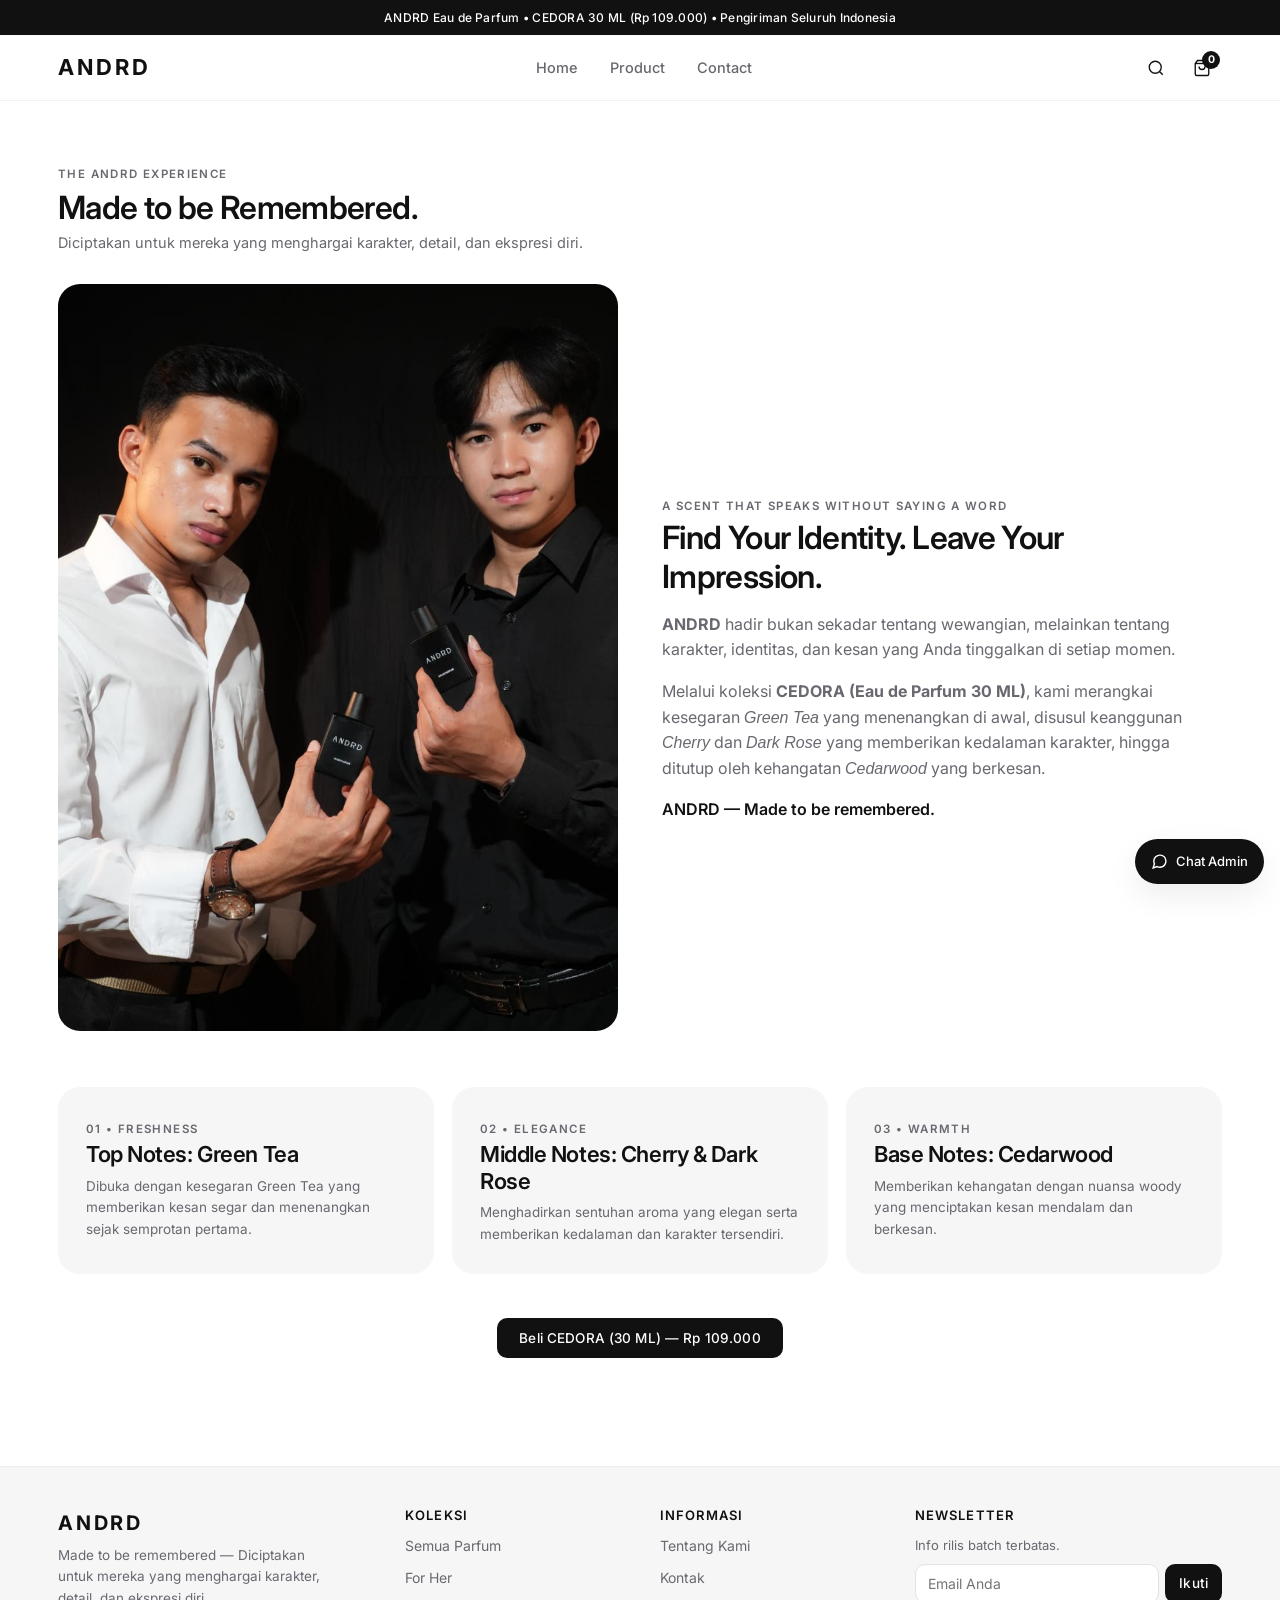
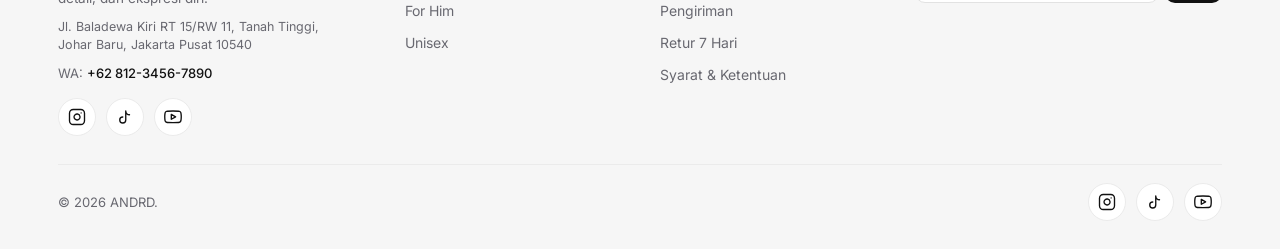
==== commit 51c825fc: "Update website catalog, visuals, and brand copy to official client brief (CEDORA - ANDRD Eau de Parf" ====
--- a/about.html
+++ b/about.html
@@ -1,10 +1,10 @@
-﻿<!DOCTYPE html>
+<!DOCTYPE html>
 <html lang="id">
 <head>
   <meta charset="UTF-8">
   <meta name="viewport" content="width=device-width, initial-scale=1.0">
-  <title>Tentang ANDRD — Artisanal Olfactory Studio Indonesia</title>
-  <meta name="description" content="Kenali cerita di balik ANDRD: studio parfum lokal independen yang meracik Extrait de Parfum dalam batch kecil menggunakan kekayaan botani Nusantara.">
+  <title>The ANDRD Experience — Made to be Remembered</title>
+  <meta name="description" content="THE ANDRD EXPERIENCE: Diciptakan untuk mereka yang menghargai karakter, detail, dan ekspresi diri. ANDRD — Made to be remembered.">
   <meta name="robots" content="index, follow">
 
   <link rel="icon" type="image/svg+xml" href="assets/img/favicon.svg">
@@ -22,48 +22,54 @@
     <div class="non-cod-banner js-non-cod-banner"></div>
 
     <section class="section">
-      <div class="container" style="max-width:880px;">
+      <div class="container">
         <div class="section-header">
-          <span class="section-eyebrow">Our Philosophy</span>
-          <h1 class="section-title">Scent as Memory, Crafted in Small Batches</h1>
-          <p class="section-desc">Sebuah perjalanan merangkai ingatan melalui molekul aroma yang jujur, berkarakter, dan tahan lama.</p>
+          <span class="section-eyebrow">The ANDRD Experience</span>
+          <h1 class="section-title">Made to be Remembered.</h1>
+          <p class="section-desc">
+            Diciptakan untuk mereka yang menghargai karakter, detail, dan ekspresi diri.
+          </p>
         </div>
 
-        <div style="display:grid;grid-template-columns:1fr;gap:32px;align-items:center;margin-bottom:48px;">
-          <div class="checkout-card">
-            <h2 style="font-size:28px;margin-bottom:14px;">Berawal dari Kekayaan Botani Nusantara</h2>
+        <div class="product-detail-grid" style="align-items:center;margin-bottom:56px;">
+          <div style="background:var(--color-bg-alt);border-radius:var(--radius-lg);overflow:hidden;">
+            <img src="assets/img/products/cedora-models-duo.jpg" alt="ANDRD Eau de Parfum" style="width:100%;height:100%;object-fit:cover;display:block;">
+          </div>
+          <div>
+            <span class="section-eyebrow">A Scent That Speaks Without Saying a Word</span>
+            <h2 style="font-size:32px;margin-bottom:16px;">Find Your Identity. Leave Your Impression.</h2>
             <p style="color:var(--color-text-muted);margin-bottom:16px;">
-              <strong>ANDRD</strong> lahir di Jakarta dari satu pertanyaan sederhana: mengapa begitu banyak bahan baku parfum kelas dunia—mulai dari Akar Wangi (Vetiver) Garut, Nilam (Patchouli) Aceh, Cendana Bali, hingga Melati Sambac Jawa—diekspor ke Eropa, namun jarang dirayakan sebagai bintang utama di rumah sendiri?
+              <strong>ANDRD</strong> hadir bukan sekadar tentang wewangian, melainkan tentang karakter, identitas, dan kesan yang Anda tinggalkan di setiap momen.
             </p>
             <p style="color:var(--color-text-muted);margin-bottom:16px;">
-              Kami memadukan ekstrak botani lokal terbaik dengan absolutes pilihan dari Grasse, Prancis. Seluruh komposisi kami diracik dalam konsentrasi <strong>Extrait de Parfum (25%–35%)</strong> dan melalui proses maserasi dingin selama minimal 6 minggu sebelum dibotolkan secara manual.
+              Melalui koleksi <strong>CEDORA (Eau de Parfum 30 ML)</strong>, kami merangkai kesegaran <em>Green Tea</em> yang menenangkan di awal, disusul keanggunan <em>Cherry</em> dan <em>Dark Rose</em> yang memberikan kedalaman karakter, hingga ditutup oleh kehangatan <em>Cedarwood</em> yang berkesan.
             </p>
-            <p style="color:var(--color-text-muted);">
-              Hasilnya adalah parfum yang tidak menyengat alkohol saat pertama disemprotkan, memiliki transisi top-middle-base notes yang halus, serta bertahan 8 hingga 14 jam bahkan di tengah kelembapan iklim tropis Indonesia.
+            <p style="color:var(--color-primary);font-weight:600;">
+              ANDRD — Made to be remembered.
             </p>
           </div>
         </div>
 
         <div class="segment-grid">
           <div class="checkout-card">
-            <span class="section-eyebrow">01 • Craftsmanship</span>
-            <h3 style="font-size:24px;margin-bottom:8px;">Small-Batch Maceration</h3>
-            <p style="font-size:13.5px;color:var(--color-text-muted);">Setiap batch hanya diproduksi 200–300 botol untuk memastikan kesegaran minyak parfum dan presisi kualitas.</p>
+            <span class="section-eyebrow">01 • Freshness</span>
+            <h3 style="font-size:22px;margin-bottom:8px;">Top Notes: Green Tea</h3>
+            <p style="font-size:13.5px;color:var(--color-text-muted);">Dibuka dengan kesegaran Green Tea yang memberikan kesan segar dan menenangkan sejak semprotan pertama.</p>
           </div>
           <div class="checkout-card">
-            <span class="section-eyebrow">02 • Ethical Luxury</span>
-            <h3 style="font-size:24px;margin-bottom:8px;">100% Vegan &amp; Cruelty-Free</h3>
-            <p style="font-size:13.5px;color:var(--color-text-muted);">Kami hanya menggunakan musk nabati (Ambrette Seed) dan molekul sintetis aman tanpa pengujian pada hewan.</p>
+            <span class="section-eyebrow">02 • Elegance</span>
+            <h3 style="font-size:22px;margin-bottom:8px;">Middle Notes: Cherry &amp; Dark Rose</h3>
+            <p style="font-size:13.5px;color:var(--color-text-muted);">Menghadirkan sentuhan aroma yang elegan serta memberikan kedalaman dan karakter tersendiri.</p>
           </div>
           <div class="checkout-card">
-            <span class="section-eyebrow">03 • Discovery First</span>
-            <h3 style="font-size:24px;margin-bottom:8px;">Gratis Discovery Vial</h3>
-            <p style="font-size:13.5px;color:var(--color-text-muted);">Setiap pesanan dilengkapi sample vial 2ml agar Anda dapat menguji kecocokan aroma di kulit terlebih dahulu.</p>
+            <span class="section-eyebrow">03 • Warmth</span>
+            <h3 style="font-size:22px;margin-bottom:8px;">Base Notes: Cedarwood</h3>
+            <p style="font-size:13.5px;color:var(--color-text-muted);">Memberikan kehangatan dengan nuansa woody yang menciptakan kesan mendalam dan berkesan.</p>
           </div>
         </div>
 
         <div style="text-align:center;margin-top:44px;">
-          <a href="products.html" class="btn btn-primary">Jelajahi Koleksi ANDRD</a>
+          <a href="product.html?id=andrd-cedora" class="btn btn-primary">Beli CEDORA (30 ML) — Rp 109.000</a>
         </div>
       </div>
     </section>
@@ -76,5 +82,3 @@
   <script src="app.js"></script>
 </body>
 </html>
-
-
--- a/style.css
+++ b/style.css
@@ -1,8 +1,7 @@
 /**
  * ============================================================================
- * STYLESHEET UTAMA "ANDRD" — SOFT ROUNDED MINIMALIST MONOCHROME
+ * STYLESHEET UTAMA "ANDRD" — SMOOTH NATIVE SCROLL, CLEAR ZOOMED TYPOGRAPHY
  * ============================================================================
- * Desain: Hitam Putih, Sudut Melengkung Halus, Tanpa Stroke Tebal, Modern Simple.
  */
 
 :root {
@@ -15,8 +14,8 @@
   --color-bg-alt: #F6F6F6;
   --color-surface: #FFFFFF;
   --color-text: #111111;
-  --color-text-muted: #71717A;
-  --color-border: #EFEFEF;
+  --color-text-muted: #686870;
+  --color-border: #EBEBEB;
 
   /* Warna Status */
   --color-success: #111111;
@@ -31,19 +30,22 @@
 
   /* Ukuran & Sudut Melengkung (Rounded) */
   --container-max: 1220px;
-  --header-height: 64px;
+  --header-height: 66px;
   --radius-sm: 10px;
   --radius-md: 16px;
-  --radius-lg: 24px;
+  --radius-lg: 22px;
   --radius-pill: 999px;
   --shadow-sm: 0 2px 12px rgba(0, 0, 0, 0.03);
-  --shadow-md: 0 10px 30px rgba(0, 0, 0, 0.06);
-  --shadow-lg: 0 20px 48px rgba(0, 0, 0, 0.12);
-  --transition: 0.22s cubic-bezier(0.22, 1, 0.36, 1);
+  --shadow-md: 0 12px 32px rgba(0, 0, 0, 0.07);
+  --shadow-lg: 0 20px 48px rgba(0, 0, 0, 0.14);
+
+  --ease-smooth: cubic-bezier(0.16, 1, 0.3, 1);
+  --transition: 0.28s ease;
+  --transition-fast: 0.18s ease;
 }
 
 /* ==========================================================================
-   RESET & BASE
+   RESET & NATIVE FREE SCROLL (ANTI STUCK / ANTI KAKU)
    ========================================================================== */
 *, *::before, *::after {
   box-sizing: border-box;
@@ -52,35 +54,50 @@
 }
 
 html {
-  scroll-behavior: smooth;
   -webkit-text-size-adjust: 100%;
+  width: 100%;
+  /* Jangan pasang overflow-x:hidden di html agar scroll roda mouse & sentuhan HP tidak terhambat */
 }
 
 body {
   font-family: var(--font-body);
   background-color: var(--color-bg);
   color: var(--color-text);
-  line-height: 1.55;
-  font-size: 14px;
-  overflow-x: hidden;
+  line-height: 1.6;
+  font-size: 15.5px;
+  width: 100%;
+  overflow-x: clip;
   -webkit-font-smoothing: antialiased;
+  -webkit-tap-highlight-color: transparent;
+}
+
+@media (min-width: 768px) {
+  body {
+    font-size: 16px;
+  }
+}
+
+main {
+  width: 100%;
 }
 
 img, svg {
   max-width: 100%;
+  height: auto;
   display: block;
 }
 
 a {
   color: inherit;
   text-decoration: none;
-  transition: opacity var(--transition), color var(--transition);
+  transition: color var(--transition-fast), opacity var(--transition-fast);
 }
 
 button, input, select, textarea {
   font-family: inherit;
   font-size: inherit;
   color: inherit;
+  max-width: 100%;
 }
 
 button {
@@ -112,22 +129,23 @@
 }
 
 /* ==========================================================================
-   TYPOGRAPHY & SECTION HEADERS
+   TYPOGRAPHY & SECTION HEADERS (LARGER & CLEARER)
    ========================================================================== */
 h1, h2, h3, h4, .serif {
   font-family: var(--font-heading);
   font-weight: 600;
-  line-height: 1.2;
-  letter-spacing: -0.025em;
+  line-height: 1.22;
+  letter-spacing: -0.02em;
 }
 
 .section {
-  padding: 44px 0;
+  padding: 40px 0;
+  width: 100%;
 }
 
 @media (min-width: 768px) {
   .section {
-    padding: 68px 0;
+    padding: 64px 0;
   }
 }
 
@@ -137,7 +155,7 @@
 
 .section-header {
   text-align: left;
-  margin-bottom: 24px;
+  margin-bottom: 22px;
   display: flex;
   flex-direction: column;
   gap: 4px;
@@ -145,13 +163,13 @@
 
 @media (min-width: 768px) {
   .section-header {
-    margin-bottom: 32px;
+    margin-bottom: 30px;
   }
 }
 
 .section-eyebrow {
   display: inline-block;
-  font-size: 10.5px;
+  font-size: 11.5px;
   font-weight: 600;
   text-transform: uppercase;
   letter-spacing: 0.12em;
@@ -159,31 +177,31 @@
 }
 
 .section-title {
-  font-size: clamp(21px, 3vw, 28px);
+  font-size: clamp(23px, 3.6vw, 32px);
   font-weight: 600;
   color: var(--color-primary);
 }
 
 .section-desc {
   color: var(--color-text-muted);
-  font-size: 13.5px;
-  max-width: 520px;
+  font-size: 14.5px;
+  max-width: 560px;
 }
 
 /* ==========================================================================
-   BUTTONS (ROUNDED & CLEAN)
+   BUTTONS
    ========================================================================== */
 .btn {
   display: inline-flex;
   align-items: center;
   justify-content: center;
   gap: 8px;
-  padding: 11px 20px;
-  font-size: 12px;
+  padding: 12px 22px;
+  font-size: 13.5px;
   font-weight: 500;
-  letter-spacing: 0.02em;
+  letter-spacing: 0.01em;
   border-radius: var(--radius-sm);
-  transition: all var(--transition);
+  transition: background-color var(--transition-fast), color var(--transition-fast);
   text-align: center;
   line-height: 1.2;
 }
@@ -195,7 +213,6 @@
 
 .btn-primary:hover:not(:disabled) {
   background-color: var(--color-primary-hover);
-  transform: translateY(-1px);
 }
 
 .btn-outline {
@@ -235,35 +252,38 @@
 }
 
 /* ==========================================================================
-   1. ANNOUNCEMENT BAR (COMPACT) & HIDE TOP PAYMENT BANNER
+   1. ANNOUNCEMENT BAR & HIDE TOP PAYMENT BANNER
    ========================================================================== */
 .announcement-bar {
   background-color: var(--color-primary);
   color: #FFFFFF;
-  font-size: 11px;
-  letter-spacing: 0.03em;
+  font-size: 12px;
+  letter-spacing: 0.02em;
   text-align: center;
-  padding: 7px 14px;
+  padding: 8px 14px;
   font-weight: 500;
-}
-
-/* Sembunyikan banner info pembayaran di awal halaman agar tidak makan tempat */
+  white-space: nowrap;
+  overflow: hidden;
+  text-overflow: ellipsis;
+}
+
 .non-cod-banner {
   display: none !important;
 }
 
 /* ==========================================================================
-   2. STICKY HEADER & NAVIGATION
+   2. STICKY HEADER & NAVIGATION (DESKTOP UNDERLINE, MOBILE PILL HIGHLIGHT)
    ========================================================================== */
 .site-header {
   position: sticky;
   top: 0;
   z-index: 900;
-  background-color: rgba(255, 255, 255, 0.92);
+  background-color: rgba(255, 255, 255, 0.95);
   backdrop-filter: blur(12px);
   -webkit-backdrop-filter: blur(12px);
-  border-bottom: 1px solid rgba(0, 0, 0, 0.04);
+  border-bottom: 1px solid rgba(0, 0, 0, 0.05);
   height: var(--header-height);
+  width: 100%;
 }
 
 .header-inner {
@@ -277,8 +297,8 @@
   display: inline-flex;
   align-items: center;
   justify-content: center;
-  width: 38px;
-  height: 38px;
+  width: 40px;
+  height: 40px;
   border-radius: var(--radius-sm);
   color: var(--color-primary);
 }
@@ -291,7 +311,7 @@
 
 .brand-logo {
   font-family: var(--font-heading);
-  font-size: 20px;
+  font-size: 22px;
   font-weight: 700;
   letter-spacing: 0.14em;
   color: var(--color-primary);
@@ -310,18 +330,38 @@
   }
 }
 
+/* Desktop Navigation: Underline Only */
 .nav-link {
-  font-size: 13px;
+  position: relative;
+  font-size: 14.5px;
   font-weight: 500;
   color: var(--color-text-muted);
-  padding: 6px 0;
-  transition: color var(--transition);
+  padding: 8px 2px;
+  background: transparent !important;
+  border-radius: 0;
+  transition: color var(--transition-fast);
+}
+
+.nav-link::after {
+  content: "";
+  position: absolute;
+  left: 0;
+  bottom: 0;
+  width: 0;
+  height: 2px;
+  background-color: var(--color-primary);
+  transition: width 0.22s ease;
 }
 
 .nav-link:hover,
 .nav-link.active {
   color: var(--color-primary);
   font-weight: 600;
+}
+
+.nav-link:hover::after,
+.nav-link.active::after {
+  width: 100%;
 }
 
 .header-actions {
@@ -335,11 +375,10 @@
   display: inline-flex;
   align-items: center;
   justify-content: center;
-  width: 38px;
-  height: 38px;
+  width: 40px;
+  height: 40px;
   border-radius: var(--radius-pill);
   color: var(--color-primary);
-  transition: background-color var(--transition);
 }
 
 .icon-btn:hover {
@@ -350,13 +389,13 @@
   position: absolute;
   top: 3px;
   right: 2px;
-  min-width: 16px;
-  height: 16px;
-  padding: 0 4px;
+  min-width: 18px;
+  height: 18px;
+  padding: 0 5px;
   border-radius: var(--radius-pill);
   background-color: var(--color-primary);
   color: #FFFFFF;
-  font-size: 9.5px;
+  font-size: 10.5px;
   font-weight: 700;
   display: flex;
   align-items: center;
@@ -380,9 +419,9 @@
 .drawer-backdrop {
   position: absolute;
   inset: 0;
-  background: rgba(0, 0, 0, 0.35);
+  background: rgba(0, 0, 0, 0.38);
   opacity: 0;
-  transition: opacity var(--transition);
+  transition: opacity 0.25s ease;
 }
 
 .mobile-nav-drawer.open .drawer-backdrop,
@@ -397,34 +436,93 @@
   width: min(82vw, 300px);
   height: 100%;
   background-color: #FFFFFF;
-  padding: 22px;
+  padding: 22px 18px;
   display: flex;
   flex-direction: column;
-  transform: translateX(-100%);
-  transition: transform var(--transition);
+  transform: translateX(-102%);
+  transition: transform 0.28s ease;
   border-radius: 0 var(--radius-lg) var(--radius-lg) 0;
+  box-shadow: var(--shadow-lg);
 }
 
 .mobile-nav-drawer.open .mobile-nav-panel {
   transform: translateX(0);
 }
 
+.nav-hidden {
+  display: none !important;
+}
+
 .mobile-nav-links {
-  margin-top: 24px;
+  margin-top: 20px;
   display: flex;
   flex-direction: column;
-  gap: 12px;
+  gap: 6px;
 }
 
 .mobile-nav-links a {
-  font-size: 15px;
+  display: flex;
+  align-items: center;
+  justify-content: space-between;
+  font-size: 15.5px;
   font-weight: 500;
-  padding: 10px 12px;
+  color: var(--color-text-muted);
+  padding: 12px 14px;
   border-radius: var(--radius-sm);
 }
 
-.mobile-nav-links a:hover {
-  background-color: var(--color-bg-alt);
+.mobile-nav-links a:hover,
+.mobile-nav-links a:active {
+  background-color: var(--color-bg-alt);
+  color: var(--color-primary);
+}
+
+.mobile-nav-links a.active {
+  background-color: var(--color-primary);
+  color: #FFFFFF;
+  font-weight: 600;
+}
+
+.mobile-nav-links a.active::after {
+  content: "•";
+  font-size: 18px;
+  line-height: 1;
+}
+
+.mobile-nav-footer {
+  margin-top: auto;
+  padding-top: 18px;
+  border-top: 1px solid var(--color-border);
+}
+
+.social-icon-group {
+  display: flex;
+  align-items: center;
+  gap: 10px;
+}
+
+.social-icon-btn {
+  display: inline-flex;
+  align-items: center;
+  justify-content: center;
+  width: 38px;
+  height: 38px;
+  border-radius: var(--radius-pill);
+  background-color: #FFFFFF;
+  border: 1px solid var(--color-border);
+  color: var(--color-primary);
+  transition: background-color 0.2s ease, color 0.2s ease, border-color 0.2s ease;
+}
+
+.mobile-social-icons .social-icon-btn {
+  background-color: var(--color-bg-alt);
+}
+
+.social-icon-btn:hover,
+.social-icon-btn:active {
+  background-color: var(--color-primary);
+  color: #FFFFFF;
+  border-color: var(--color-primary);
 }
 
 /* ==========================================================================
@@ -439,17 +537,12 @@
   background-color: #FFFFFF;
   box-shadow: var(--shadow-md);
   padding: 16px 0 20px;
-  transform: translateY(-120%);
-  opacity: 0;
-  visibility: hidden;
-  transition: all var(--transition);
+  display: none;
   border-radius: 0 0 var(--radius-lg) var(--radius-lg);
 }
 
 .search-overlay.open {
-  transform: translateY(0);
-  opacity: 1;
-  visibility: visible;
+  display: block;
 }
 
 .search-input-wrap {
@@ -457,7 +550,7 @@
   align-items: center;
   gap: 10px;
   background-color: var(--color-bg-alt);
-  padding: 10px 14px;
+  padding: 11px 14px;
   border-radius: var(--radius-sm);
 }
 
@@ -465,7 +558,7 @@
   width: 100%;
   border: none;
   background: none;
-  font-size: 14px;
+  font-size: 15px;
   outline: none;
 }
 
@@ -474,13 +567,13 @@
   max-height: 320px;
   overflow-y: auto;
   display: grid;
-  grid-template-columns: 1fr;
+  grid-template-columns: minmax(0, 1fr);
   gap: 8px;
 }
 
 @media (min-width: 768px) {
   .live-search-results {
-    grid-template-columns: repeat(2, 1fr);
+    grid-template-columns: repeat(2, minmax(0, 1fr));
   }
 }
 
@@ -488,27 +581,29 @@
   display: flex;
   align-items: center;
   gap: 12px;
-  padding: 8px;
+  padding: 10px;
   border-radius: var(--radius-sm);
   background-color: var(--color-bg-alt);
+  min-width: 0;
 }
 
 .search-result-item img {
-  width: 48px;
-  height: 48px;
+  width: 50px;
+  height: 50px;
+  flex-shrink: 0;
   object-fit: cover;
   border-radius: 8px;
 }
 
 /* ==========================================================================
-   3. HERO BANNER SLIDER (ROUNDED & CLEAN)
+   3. HERO BANNER SLIDER
    ========================================================================== */
 .hero-slider {
   position: relative;
-  overflow: hidden;
-  padding: 12px 16px 0;
+  width: 100%;
   max-width: var(--container-max);
   margin: 0 auto;
+  padding: 12px 16px 0;
 }
 
 @media (min-width: 768px) {
@@ -517,20 +612,28 @@
   }
 }
 
+.hero-viewport {
+  width: 100%;
+  overflow: hidden;
+  border-radius: var(--radius-lg);
+  background-color: var(--color-bg-alt);
+  position: relative;
+}
+
 .hero-track {
   display: flex;
-  transition: transform 0.5s cubic-bezier(0.22, 1, 0.36, 1);
-  border-radius: var(--radius-lg);
+  width: 100%;
+  transition: transform 0.45s ease;
 }
 
 .hero-slide {
-  min-width: 100%;
+  flex: 0 0 100%;
+  width: 100%;
+  max-width: 100%;
   display: grid;
-  grid-template-columns: 1fr;
+  grid-template-columns: minmax(0, 1fr);
   align-items: center;
   background-color: var(--color-bg-alt) !important;
-  border-radius: var(--radius-lg);
-  overflow: hidden;
 }
 
 @media (min-width: 900px) {
@@ -541,7 +644,8 @@
 }
 
 .hero-content {
-  padding: 32px 22px 20px;
+  padding: 28px 20px 14px;
+  width: 100%;
   max-width: 540px;
 }
 
@@ -553,7 +657,7 @@
 
 .hero-eyebrow {
   display: inline-block;
-  font-size: 10.5px;
+  font-size: 11.5px;
   letter-spacing: 0.12em;
   text-transform: uppercase;
   color: var(--color-text-muted);
@@ -562,49 +666,55 @@
 }
 
 .hero-title {
-  font-size: clamp(24px, 3.6vw, 40px);
+  font-size: clamp(26px, 5.5vw, 42px);
   font-weight: 600;
   margin-bottom: 10px;
   color: var(--color-primary);
-  letter-spacing: -0.03em;
+  letter-spacing: -0.025em;
 }
 
 .hero-desc {
   color: var(--color-text-muted);
-  font-size: 13.5px;
+  font-size: 15px;
   margin-bottom: 20px;
-  max-width: 420px;
+  max-width: 440px;
 }
 
 .hero-actions {
   display: flex;
   flex-wrap: wrap;
-  gap: 8px;
+  gap: 10px;
 }
 
 .hero-visual {
   position: relative;
-  height: 260px;
+  width: 100%;
   display: flex;
   align-items: center;
   justify-content: center;
-  padding: 16px 16px 36px;
+  padding: 10px 20px 38px;
 }
 
 @media (min-width: 900px) {
   .hero-visual {
     height: 100%;
-    min-height: 420px;
+    min-height: 400px;
     padding: 24px;
   }
 }
 
 .hero-visual img {
-  width: min(100%, 340px);
+  width: min(74vw, 250px);
   height: auto;
   aspect-ratio: 1 / 1;
   object-fit: cover;
   border-radius: var(--radius-md);
+}
+
+@media (min-width: 900px) {
+  .hero-visual img {
+    width: min(100%, 340px);
+  }
 }
 
 .hero-dots {
@@ -618,11 +728,11 @@
 }
 
 .hero-dot {
-  width: 6px;
-  height: 6px;
+  width: 7px;
+  height: 7px;
   border-radius: var(--radius-pill);
-  background-color: rgba(0, 0, 0, 0.2);
-  transition: all var(--transition);
+  background-color: rgba(0, 0, 0, 0.22);
+  transition: width 0.2s ease, background-color 0.2s ease;
 }
 
 .hero-dot.active {
@@ -631,26 +741,86 @@
 }
 
 /* ==========================================================================
-   4. PRODUCT GRID & PRODUCT CARD (NO BORDER STROKE, SOFT ROUNDED)
+   4. PRODUCT GRID & PRODUCT CARD (LARGER TEXT, NO JANKY ANIMATIONS)
    ========================================================================== */
 .product-grid {
   display: grid;
-  grid-template-columns: repeat(2, 1fr);
+  grid-template-columns: repeat(2, minmax(0, 1fr));
   gap: 14px;
+  width: 100%;
 }
 
 @media (min-width: 768px) {
   .product-grid {
-    grid-template-columns: repeat(3, 1fr);
+    grid-template-columns: repeat(3, minmax(0, 1fr));
     gap: 22px;
   }
 }
 
 @media (min-width: 1024px) {
   .product-grid {
-    grid-template-columns: repeat(4, 1fr);
+    grid-template-columns: repeat(4, minmax(0, 1fr));
     gap: 24px;
   }
+}
+
+.product-grid.featured-single-spotlight {
+  grid-template-columns: minmax(0, 1fr);
+  gap: 20px;
+  align-items: stretch;
+}
+
+@media (min-width: 768px) {
+  .product-grid.featured-single-spotlight {
+    grid-template-columns: minmax(260px, 380px) minmax(0, 1fr);
+    gap: 28px;
+  }
+}
+
+.cedora-brief-card {
+  background-color: var(--color-bg-alt);
+  border-radius: var(--radius-md);
+  padding: 22px 20px;
+  display: flex;
+  flex-direction: column;
+  justify-content: center;
+}
+
+@media (min-width: 768px) {
+  .cedora-brief-card {
+    padding: 32px 36px;
+  }
+}
+
+.cedora-info-grid {
+  display: grid;
+  grid-template-columns: repeat(2, minmax(0, 1fr));
+  gap: 10px 14px;
+  padding: 14px;
+  background-color: #FFFFFF;
+  border-radius: var(--radius-sm);
+  border: 1px solid var(--color-border);
+  font-size: 12.5px;
+}
+
+@media (min-width: 640px) {
+  .cedora-info-grid {
+    grid-template-columns: repeat(3, minmax(0, 1fr));
+  }
+}
+
+.cedora-info-grid span {
+  display: block;
+  font-size: 11px;
+  color: var(--color-text-muted);
+  text-transform: uppercase;
+  letter-spacing: 0.05em;
+  margin-bottom: 2px;
+}
+
+.cedora-info-grid strong {
+  color: var(--color-primary);
+  font-weight: 600;
 }
 
 .product-card {
@@ -659,6 +829,8 @@
   border-radius: var(--radius-md);
   display: flex;
   flex-direction: column;
+  min-width: 0;
+  width: 100%;
 }
 
 .product-media {
@@ -666,9 +838,17 @@
   width: 100%;
   aspect-ratio: 1 / 1;
   background-color: var(--color-bg-alt);
-  border-radius: var(--radius-md);
+  border-radius: var(--radius-sm);
   overflow: hidden;
-  margin-bottom: 10px;
+  margin-bottom: 14px;
+}
+
+.product-media-link {
+  display: block;
+  position: absolute;
+  inset: 0;
+  width: 100%;
+  height: 100%;
 }
 
 .product-img-primary,
@@ -678,21 +858,80 @@
   width: 100%;
   height: 100%;
   object-fit: cover;
-  transition: opacity 0.35s ease, transform 0.45s ease;
+  transition: opacity 0.22s ease;
 }
 
 .product-img-secondary {
   opacity: 0;
 }
 
-.product-card:hover .product-img-primary {
+/* Saat produk di-hover / diusap (is-active): langsung tampilkan foto kedua & munculkan tombol Add to cart di atas gambar */
+.product-card:hover .product-img-primary,
+.product-card:focus-within .product-img-primary,
+.product-card.is-active .product-img-primary {
   opacity: 0;
-  transform: scale(1.03);
-}
-
-.product-card:hover .product-img-secondary {
+}
+
+.product-card:hover .product-img-secondary,
+.product-card:focus-within .product-img-secondary,
+.product-card.is-active .product-img-secondary {
   opacity: 1;
-  transform: scale(1.02);
+}
+
+.product-cart-overlay-btn {
+  position: absolute;
+  left: 0;
+  right: 0;
+  bottom: 0;
+  z-index: 4;
+  width: 100%;
+  min-height: 48px;
+  padding: 12px 14px;
+  display: flex;
+  align-items: center;
+  justify-content: center;
+  gap: 10px;
+  background-color: rgba(20, 20, 20, 0.94);
+  color: #FFFFFF;
+  font-family: var(--font-heading);
+  font-size: 14.5px;
+  font-weight: 500;
+  letter-spacing: 0.01em;
+  border: none;
+  border-radius: 0;
+  opacity: 0;
+  transform: translateY(100%);
+  pointer-events: none;
+  transition: opacity 0.22s ease, transform 0.22s ease, background-color 0.18s ease, color 0.18s ease;
+}
+
+@media (min-width: 768px) {
+  .product-cart-overlay-btn {
+    min-height: 54px;
+    font-size: 15.5px;
+  }
+}
+
+.product-card:hover .product-cart-overlay-btn,
+.product-card:focus-within .product-cart-overlay-btn,
+.product-card.is-active .product-cart-overlay-btn {
+  opacity: 1;
+  transform: translateY(0);
+  pointer-events: auto;
+}
+
+/* Saat tombol cart di-select / di-hover / ditekan: tombol berubah putih dan teks + icon menjadi hitam */
+.product-cart-overlay-btn:hover,
+.product-cart-overlay-btn:active,
+.product-cart-overlay-btn:focus-visible,
+.product-cart-overlay-btn.is-selected {
+  background-color: #FFFFFF !important;
+  color: #111111 !important;
+}
+
+.product-cart-overlay-btn .cart-overlay-icon {
+  flex-shrink: 0;
+  stroke: currentColor;
 }
 
 .product-badges {
@@ -707,11 +946,12 @@
 
 .badge {
   display: inline-block;
-  padding: 4px 9px;
-  font-size: 9.5px;
+  padding: 5px 12px;
+  font-size: 11px;
   font-weight: 600;
   letter-spacing: 0.04em;
-  border-radius: var(--radius-pill);
+  text-transform: uppercase;
+  border-radius: 4px;
 }
 
 .badge-bestseller {
@@ -730,7 +970,7 @@
 }
 
 .badge-preorder {
-  background-color: #52525B;
+  background-color: #7A7A7A;
   color: #FFFFFF;
 }
 
@@ -740,40 +980,50 @@
 }
 
 .product-body {
-  padding: 2px 2px 6px;
+  padding: 2px 4px 8px;
   display: flex;
   flex-direction: column;
+  align-items: center;
+  text-align: center;
   flex-grow: 1;
+  min-width: 0;
 }
 
 .product-meta {
-  font-size: 10.5px;
+  font-size: 12px;
   color: var(--color-text-muted);
-  margin-bottom: 2px;
-}
-
-.product-title {
-  font-family: var(--font-heading);
-  font-size: 14.5px;
-  font-weight: 600;
-  margin-bottom: 3px;
-  color: var(--color-primary);
-}
-
-.product-notes-preview {
-  font-size: 11.5px;
-  color: var(--color-text-muted);
-  margin-bottom: 8px;
+  margin-bottom: 4px;
   white-space: nowrap;
   overflow: hidden;
   text-overflow: ellipsis;
+  max-width: 100%;
+}
+
+.product-title {
+  font-family: var(--font-heading);
+  font-size: 16px;
+  font-weight: 500;
+  line-height: 1.35;
+  margin-bottom: 6px;
+  color: var(--color-primary);
+  display: -webkit-box;
+  -webkit-line-clamp: 2;
+  -webkit-box-orient: vertical;
+  overflow: hidden;
+  max-width: 100%;
+}
+
+@media (min-width: 768px) {
+  .product-title {
+    font-size: 18px;
+  }
 }
 
 .product-price-wrap {
   margin-top: auto;
-  margin-bottom: 10px;
   display: flex;
   align-items: baseline;
+  justify-content: center;
   gap: 6px;
   flex-wrap: wrap;
 }
@@ -783,36 +1033,36 @@
 }
 
 .price-current {
-  font-weight: 600;
-  font-size: 13.5px;
-  color: var(--color-primary);
+  font-weight: 500;
+  font-size: 14.5px;
+  color: var(--color-text-muted);
+}
+
+@media (min-width: 768px) {
+  .price-current {
+    font-size: 15.5px;
+  }
 }
 
 .price-compare {
-  font-size: 11.5px;
+  font-size: 12.5px;
   color: #A1A1AA;
   text-decoration: line-through;
 }
 
-.product-card-actions .btn {
-  padding: 9px 12px;
-  font-size: 11.5px;
-  width: 100%;
-  border-radius: var(--radius-sm);
-}
-
 /* ==========================================================================
-   5. SEGMENTATION CARDS ("For Her", "For Him", "Unisex")
+   5. SEGMENTATION CARDS
    ========================================================================== */
 .segment-grid {
   display: grid;
-  grid-template-columns: 1fr;
+  grid-template-columns: minmax(0, 1fr);
   gap: 12px;
+  width: 100%;
 }
 
 @media (min-width: 768px) {
   .segment-grid {
-    grid-template-columns: repeat(3, 1fr);
+    grid-template-columns: repeat(3, minmax(0, 1fr));
     gap: 18px;
   }
 }
@@ -820,18 +1070,21 @@
 .segment-card {
   position: relative;
   overflow: hidden;
-  min-height: 200px;
+  min-height: 165px;
   display: flex;
   flex-direction: column;
   justify-content: flex-end;
   padding: 20px;
   border-radius: var(--radius-md);
   background-color: #FFFFFF;
-  transition: transform var(--transition);
-}
-
-.segment-card:hover {
-  transform: translateY(-2px);
+  min-width: 0;
+}
+
+@media (min-width: 768px) {
+  .segment-card {
+    min-height: 200px;
+    padding: 22px;
+  }
 }
 
 .segment-bg {
@@ -849,19 +1102,19 @@
 }
 
 .segment-title {
-  font-size: 18px;
+  font-size: 19px;
   font-weight: 600;
   margin-bottom: 4px;
 }
 
 .segment-desc {
-  font-size: 12.5px;
+  font-size: 13.5px;
   color: var(--color-text-muted);
   margin-bottom: 10px;
 }
 
 .segment-link {
-  font-size: 12px;
+  font-size: 13px;
   font-weight: 600;
   color: var(--color-primary);
   display: inline-flex;
@@ -877,132 +1130,323 @@
   flex-wrap: wrap;
   align-items: flex-end;
   justify-content: space-between;
+  gap: 10px;
+  margin-bottom: 20px;
+}
+
+.carousel-controls {
+  display: flex;
+  gap: 8px;
+}
+
+.carousel-btn {
+  width: 38px;
+  height: 38px;
+  border-radius: var(--radius-pill);
+  background-color: var(--color-bg-alt);
+  display: inline-flex;
+  align-items: center;
+  justify-content: center;
+}
+
+.carousel-btn:hover {
+  background-color: var(--color-primary);
+  color: #FFFFFF;
+}
+
+.carousel-track {
+  display: grid;
+  grid-auto-flow: column;
+  grid-auto-columns: calc(68% - 8px);
+  gap: 14px;
+  width: 100%;
+  max-width: 100%;
+  overflow-x: auto;
+  scroll-snap-type: x mandatory;
+  scrollbar-width: none;
+  padding-bottom: 6px;
+  -webkit-overflow-scrolling: touch;
+}
+
+.carousel-track::-webkit-scrollbar {
+  display: none;
+}
+
+@media (min-width: 640px) {
+  .carousel-track {
+    grid-auto-columns: calc(46% - 10px);
+    gap: 18px;
+  }
+}
+
+@media (min-width: 1024px) {
+  .carousel-track {
+    grid-auto-columns: calc(25% - 16.5px);
+    gap: 22px;
+  }
+}
+
+.carousel-track > * {
+  scroll-snap-align: start;
+  min-width: 0;
+}
+
+/* ==========================================================================
+   7. EXPLORE BY SCENT
+   ========================================================================== */
+.scent-grid {
+  display: grid;
+  grid-template-columns: repeat(2, minmax(0, 1fr));
   gap: 12px;
-  margin-bottom: 22px;
-}
-
-.carousel-controls {
-  display: flex;
+  width: 100%;
+}
+
+@media (min-width: 768px) {
+  .scent-grid {
+    grid-template-columns: repeat(3, minmax(0, 1fr));
+    gap: 16px;
+  }
+}
+
+.scent-card {
+  background-color: #FFFFFF;
+  border-radius: var(--radius-md);
+  padding: 16px;
+  display: flex;
+  flex-direction: column;
+  justify-content: space-between;
+  min-width: 0;
+}
+
+@media (min-width: 768px) {
+  .scent-card {
+    padding: 20px;
+  }
+}
+
+.scent-top {
+  display: flex;
+  align-items: center;
+  justify-content: space-between;
+  gap: 6px;
+  margin-bottom: 4px;
+}
+
+.scent-name {
+  font-size: 15px;
+  font-weight: 600;
+  white-space: nowrap;
+  overflow: hidden;
+  text-overflow: ellipsis;
+}
+
+@media (min-width: 768px) {
+  .scent-name {
+    font-size: 16.5px;
+  }
+}
+
+.scent-count {
+  font-size: 11.5px;
+  font-weight: 600;
+  padding: 3px 9px;
+  border-radius: var(--radius-pill);
+  background-color: var(--color-bg-alt);
+  color: var(--color-primary);
+  flex-shrink: 0;
+}
+
+.scent-desc {
+  font-size: 13px;
+  color: var(--color-text-muted);
+}
+
+/* ==========================================================================
+   8. TESTIMONIAL SECTION & TRUST BADGES
+   ========================================================================== */
+.testimonial-section-header {
+  display: flex;
+  flex-direction: column;
+  align-items: flex-start;
+  justify-content: space-between;
+  gap: 10px;
+}
+
+@media (min-width: 640px) {
+  .testimonial-section-header {
+    flex-direction: row;
+    align-items: flex-end;
+  }
+}
+
+.testimonial-header-actions {
+  display: flex;
+  flex-wrap: wrap;
+  align-items: center;
+  gap: 10px;
+}
+
+.testimonial-summary-badge {
+  display: inline-flex;
+  align-items: center;
   gap: 8px;
-}
-
-.carousel-btn {
+  padding: 8px 14px;
+  border-radius: var(--radius-pill);
+  background-color: var(--color-bg-alt);
+  font-size: 13px;
+  font-weight: 500;
+  color: var(--color-primary);
+}
+
+.star-rating-picker {
+  display: flex;
+  align-items: center;
+  gap: 4px;
+  flex-wrap: wrap;
+}
+
+.star-pick-btn {
+  font-size: 24px;
+  line-height: 1;
+  padding: 2px 4px;
+  color: #D4D4D8;
+  transition: color 0.15s ease, transform 0.15s ease;
+}
+
+.star-pick-btn.active,
+.star-pick-btn:hover {
+  color: var(--color-primary);
+}
+
+.star-pick-label {
+  font-size: 12.5px;
+  font-weight: 600;
+  color: var(--color-text-muted);
+  margin-left: 8px;
+}
+
+.testimonial-grid {
+  display: grid;
+  grid-template-columns: minmax(0, 1fr);
+  gap: 14px;
+  width: 100%;
+}
+
+@media (min-width: 768px) {
+  .testimonial-grid {
+    grid-template-columns: repeat(3, minmax(0, 1fr));
+    gap: 20px;
+  }
+}
+
+.testimonial-card {
+  background-color: var(--color-bg-alt);
+  border-radius: var(--radius-md);
+  padding: 22px 20px;
+  display: flex;
+  flex-direction: column;
+  justify-content: space-between;
+  min-width: 0;
+}
+
+@media (min-width: 768px) {
+  .testimonial-card {
+    padding: 26px 24px;
+  }
+}
+
+.testimonial-top {
+  display: flex;
+  align-items: center;
+  justify-content: space-between;
+  gap: 8px;
+  margin-bottom: 12px;
+}
+
+.testimonial-stars {
+  color: var(--color-primary);
+  font-size: 14px;
+  letter-spacing: 0.08em;
+  line-height: 1;
+}
+
+.testimonial-verified {
+  font-size: 11px;
+  font-weight: 600;
+  color: var(--color-text-muted);
+  background-color: #FFFFFF;
+  padding: 3px 9px;
+  border-radius: var(--radius-pill);
+}
+
+.testimonial-quote {
+  font-size: 14.5px;
+  line-height: 1.6;
+  color: var(--color-primary);
+  margin-bottom: 18px;
+  flex-grow: 1;
+}
+
+.testimonial-footer {
+  display: flex;
+  align-items: center;
+  gap: 12px;
+  padding-top: 14px;
+  border-top: 1px solid rgba(0, 0, 0, 0.06);
+}
+
+.testimonial-avatar {
   width: 36px;
   height: 36px;
   border-radius: var(--radius-pill);
-  background-color: var(--color-bg-alt);
-  display: inline-flex;
-  align-items: center;
-  justify-content: center;
-  transition: all var(--transition);
-}
-
-.carousel-btn:hover {
   background-color: var(--color-primary);
   color: #FFFFFF;
-}
-
-.carousel-track {
-  display: grid;
-  grid-auto-flow: column;
-  grid-auto-columns: calc(72% - 10px);
-  gap: 14px;
-  overflow-x: auto;
-  scroll-snap-type: x mandatory;
-  scrollbar-width: none;
-  padding-bottom: 8px;
-}
-
-.carousel-track::-webkit-scrollbar {
-  display: none;
-}
-
-@media (min-width: 640px) {
-  .carousel-track {
-    grid-auto-columns: calc(46% - 12px);
-  }
-}
-
-@media (min-width: 1024px) {
-  .carousel-track {
-    grid-auto-columns: calc(25% - 18px);
-    gap: 22px;
-  }
-}
-
-.carousel-track > * {
-  scroll-snap-align: start;
-}
-
-/* ==========================================================================
-   7. EXPLORE BY SCENT (SOFT ROUNDED, NO STROKE)
-   ========================================================================== */
-.scent-grid {
-  display: grid;
-  grid-template-columns: repeat(2, 1fr);
-  gap: 12px;
-}
-
-@media (min-width: 768px) {
-  .scent-grid {
-    grid-template-columns: repeat(3, 1fr);
-    gap: 16px;
-  }
-}
-
-.scent-card {
-  background-color: #FFFFFF;
-  border-radius: var(--radius-md);
-  padding: 18px;
+  font-size: 14px;
+  font-weight: 600;
+  display: flex;
+  align-items: center;
+  justify-content: center;
+  flex-shrink: 0;
+}
+
+.testimonial-author-info {
   display: flex;
   flex-direction: column;
-  justify-content: space-between;
-  transition: transform var(--transition);
-}
-
-.scent-card:hover {
-  transform: translateY(-2px);
-}
-
-.scent-top {
-  display: flex;
-  align-items: center;
-  justify-content: space-between;
-  gap: 8px;
-  margin-bottom: 4px;
-}
-
-.scent-name {
-  font-size: 15px;
-  font-weight: 600;
-}
-
-.scent-count {
-  font-size: 11px;
-  font-weight: 500;
-  padding: 3px 9px;
-  border-radius: var(--radius-pill);
-  background-color: var(--color-bg-alt);
-  color: var(--color-primary);
-}
-
-.scent-desc {
+  min-width: 0;
+}
+
+.testimonial-name {
+  font-size: 14px;
+  font-weight: 600;
+  color: var(--color-primary);
+  line-height: 1.3;
+}
+
+.testimonial-meta {
   font-size: 12px;
   color: var(--color-text-muted);
-}
-
-/* ==========================================================================
-   8. TRUST BADGES
-   ========================================================================== */
+  white-space: nowrap;
+  overflow: hidden;
+  text-overflow: ellipsis;
+}
+
+.testimonial-meta a {
+  color: var(--color-primary);
+  font-weight: 500;
+  text-decoration: underline;
+  text-underline-offset: 2px;
+}
+
 .trust-grid {
   display: grid;
-  grid-template-columns: repeat(2, 1fr);
+  grid-template-columns: repeat(2, minmax(0, 1fr));
   gap: 12px;
+  width: 100%;
 }
 
 @media (min-width: 900px) {
   .trust-grid {
-    grid-template-columns: repeat(5, 1fr);
+    grid-template-columns: repeat(5, minmax(0, 1fr));
     gap: 14px;
   }
 }
@@ -1010,48 +1454,59 @@
 .trust-item {
   background-color: var(--color-bg-alt);
   border-radius: var(--radius-md);
-  padding: 18px 16px;
+  padding: 16px 14px;
   text-align: left;
+  min-width: 0;
+}
+
+.section-alt .trust-item {
+  background-color: #FFFFFF;
+}
+
+@media (min-width: 768px) {
+  .trust-item {
+    padding: 20px 18px;
+  }
 }
 
 .trust-icon {
-  width: 32px;
-  height: 32px;
-  margin-bottom: 10px;
+  width: 30px;
+  height: 30px;
+  margin-bottom: 8px;
   color: var(--color-primary);
   display: flex;
   align-items: center;
 }
 
 .trust-title {
-  font-size: 13px;
+  font-size: 14px;
   font-weight: 600;
   margin-bottom: 2px;
 }
 
 .trust-sub {
-  font-size: 11.5px;
+  font-size: 12.5px;
   color: var(--color-text-muted);
 }
 
 /* ==========================================================================
-   9. PRODUCTS CATALOGUE PAGE & COLLAPSIBLE MOBILE FILTER
+   9. PRODUCTS CATALOGUE PAGE & MOBILE FILTER
    ========================================================================== */
 .catalog-layout {
   display: grid;
-  grid-template-columns: 1fr;
-  gap: 20px;
+  grid-template-columns: minmax(0, 1fr);
+  gap: 18px;
+  width: 100%;
 }
 
 @media (min-width: 960px) {
   .catalog-layout {
-    grid-template-columns: 240px 1fr;
+    grid-template-columns: 240px minmax(0, 1fr);
     align-items: start;
     gap: 28px;
   }
 }
 
-/* Di mobile, filter disembunyikan secara default agar tidak makan tempat */
 .filter-panel {
   display: none;
   background-color: var(--color-bg-alt);
@@ -1073,11 +1528,16 @@
   display: inline-flex;
   align-items: center;
   gap: 6px;
-  padding: 8px 14px;
+  padding: 9px 15px;
   background-color: var(--color-bg-alt);
   border-radius: var(--radius-sm);
-  font-size: 12.5px;
-  font-weight: 600;
+  font-size: 13.5px;
+  font-weight: 600;
+}
+
+.mobile-filter-btn[aria-expanded="true"] {
+  background-color: var(--color-primary);
+  color: #FFFFFF;
 }
 
 @media (min-width: 960px) {
@@ -1099,7 +1559,7 @@
 }
 
 .filter-title {
-  font-size: 11px;
+  font-size: 12px;
   font-weight: 600;
   text-transform: uppercase;
   letter-spacing: 0.06em;
@@ -1109,14 +1569,14 @@
 .filter-options {
   display: flex;
   flex-direction: column;
-  gap: 6px;
+  gap: 7px;
 }
 
 .filter-checkbox {
   display: flex;
   align-items: center;
   gap: 8px;
-  font-size: 13px;
+  font-size: 14px;
   cursor: pointer;
 }
 
@@ -1129,18 +1589,18 @@
   flex-wrap: wrap;
   align-items: center;
   justify-content: space-between;
-  gap: 10px;
-  margin-bottom: 18px;
+  gap: 8px;
+  margin-bottom: 16px;
 }
 
 .form-control, .select-control {
   width: 100%;
-  padding: 10px 14px;
-  border: 1px solid #E5E5E5;
+  padding: 11px 14px;
+  border: 1px solid #E2E2E2;
   border-radius: var(--radius-sm);
   background-color: #FFFFFF;
-  font-size: 13.5px;
-  transition: border-color var(--transition);
+  font-size: 14.5px;
+  transition: border-color var(--transition-fast);
 }
 
 .form-control:focus, .select-control:focus {
@@ -1155,20 +1615,21 @@
   display: flex;
   flex-wrap: wrap;
   gap: 6px;
-  font-size: 12px;
+  font-size: 13px;
   color: var(--color-text-muted);
-  margin-bottom: 20px;
+  margin-bottom: 18px;
 }
 
 .product-detail-grid {
   display: grid;
-  grid-template-columns: 1fr;
-  gap: 28px;
+  grid-template-columns: minmax(0, 1fr);
+  gap: 24px;
+  width: 100%;
 }
 
 @media (min-width: 900px) {
   .product-detail-grid {
-    grid-template-columns: 1fr 1fr;
+    grid-template-columns: minmax(0, 1fr) minmax(0, 1fr);
     gap: 44px;
     align-items: start;
   }
@@ -1190,7 +1651,7 @@
 
 .gallery-thumbs {
   display: flex;
-  gap: 10px;
+  gap: 8px;
 }
 
 .gallery-thumb {
@@ -1201,7 +1662,6 @@
   border: 1.5px solid transparent;
   cursor: pointer;
   opacity: 0.55;
-  transition: all var(--transition);
 }
 
 .gallery-thumb.active {
@@ -1210,7 +1670,7 @@
 }
 
 .detail-title {
-  font-size: clamp(22px, 3vw, 32px);
+  font-size: clamp(24px, 3.2vw, 32px);
   font-weight: 600;
   margin: 6px 0 8px;
 }
@@ -1223,13 +1683,13 @@
 }
 
 .detail-price {
-  font-size: 20px;
+  font-size: 21px;
   font-weight: 600;
   color: var(--color-primary);
 }
 
 .detail-compare {
-  font-size: 14px;
+  font-size: 15px;
   color: var(--color-text-muted);
   text-decoration: line-through;
 }
@@ -1243,12 +1703,11 @@
 }
 
 .variant-btn {
-  padding: 8px 18px;
+  padding: 9px 18px;
   border-radius: var(--radius-pill);
   background-color: var(--color-bg-alt);
-  font-size: 13px;
+  font-size: 13.5px;
   font-weight: 500;
-  transition: all var(--transition);
 }
 
 .variant-btn.active {
@@ -1258,8 +1717,9 @@
 
 .qty-action-row {
   display: flex;
-  gap: 10px;
+  gap: 8px;
   margin-bottom: 20px;
+  width: 100%;
 }
 
 .qty-control {
@@ -1267,12 +1727,13 @@
   align-items: center;
   border-radius: var(--radius-sm);
   background-color: var(--color-bg-alt);
+  flex-shrink: 0;
 }
 
 .qty-btn {
   width: 36px;
-  height: 40px;
-  font-size: 16px;
+  height: 42px;
+  font-size: 17px;
   display: flex;
   align-items: center;
   justify-content: center;
@@ -1289,7 +1750,7 @@
 /* Accordion */
 .accordion {
   border-top: 1px solid var(--color-border);
-  margin-top: 20px;
+  margin-top: 18px;
 }
 
 .accordion-item {
@@ -1303,14 +1764,14 @@
   align-items: center;
   justify-content: space-between;
   font-weight: 600;
-  font-size: 13px;
+  font-size: 14px;
   text-align: left;
 }
 
 .accordion-content {
   display: none;
   padding-bottom: 14px;
-  font-size: 13px;
+  font-size: 14px;
   color: var(--color-text-muted);
 }
 
@@ -1320,7 +1781,7 @@
 
 .notes-pyramid {
   display: grid;
-  grid-template-columns: 1fr;
+  grid-template-columns: minmax(0, 1fr);
   gap: 8px;
 }
 
@@ -1350,13 +1811,13 @@
   position: absolute;
   top: 0;
   right: 0;
-  width: min(92vw, 390px);
+  width: min(90vw, 380px);
   height: 100%;
   background-color: #FFFFFF;
   display: flex;
   flex-direction: column;
-  transform: translateX(100%);
-  transition: transform var(--transition);
+  transform: translateX(102%);
+  transition: transform 0.28s ease;
   box-shadow: var(--shadow-lg);
   border-radius: var(--radius-lg) 0 0 var(--radius-lg);
 }
@@ -1366,7 +1827,7 @@
 }
 
 .cart-drawer-header {
-  padding: 18px 20px;
+  padding: 16px 18px;
   border-bottom: 1px solid var(--color-border);
   display: flex;
   align-items: center;
@@ -1376,12 +1837,12 @@
 .cart-drawer-body {
   flex: 1;
   overflow-y: auto;
-  padding: 18px 20px;
+  padding: 16px 18px;
 }
 
 .cart-item {
   display: grid;
-  grid-template-columns: 64px 1fr;
+  grid-template-columns: 64px minmax(0, 1fr);
   gap: 12px;
   padding-bottom: 14px;
   margin-bottom: 14px;
@@ -1396,7 +1857,7 @@
 }
 
 .cart-drawer-footer {
-  padding: 18px 20px;
+  padding: 16px 18px;
   border-top: 1px solid var(--color-border);
   background-color: #FFFFFF;
 }
@@ -1406,21 +1867,25 @@
    ========================================================================== */
 .checkout-grid {
   display: grid;
-  grid-template-columns: 1fr;
-  gap: 24px;
+  grid-template-columns: minmax(0, 1fr);
+  gap: 20px;
+  width: 100%;
 }
 
 @media (min-width: 960px) {
   .checkout-grid {
     grid-template-columns: 1.35fr 0.85fr;
     align-items: start;
+    gap: 26px;
   }
 }
 
 .checkout-card {
   background-color: var(--color-bg-alt);
   border-radius: var(--radius-lg);
-  padding: 22px;
+  padding: 20px;
+  min-width: 0;
+  width: 100%;
 }
 
 @media (min-width: 768px) {
@@ -1431,19 +1896,19 @@
 
 .form-grid {
   display: grid;
-  grid-template-columns: 1fr;
+  grid-template-columns: minmax(0, 1fr);
   gap: 14px;
 }
 
 @media (min-width: 640px) {
   .form-grid-2 {
-    grid-template-columns: repeat(2, 1fr);
+    grid-template-columns: repeat(2, minmax(0, 1fr));
   }
 }
 
 .form-group label {
   display: block;
-  font-size: 12.5px;
+  font-size: 13.5px;
   font-weight: 500;
   margin-bottom: 5px;
 }
@@ -1460,7 +1925,7 @@
 
 .error-msg {
   display: none;
-  font-size: 11.5px;
+  font-size: 12px;
   color: var(--color-danger);
   margin-top: 4px;
 }
@@ -1481,7 +1946,7 @@
   padding: 16px;
   opacity: 0;
   visibility: hidden;
-  transition: all var(--transition);
+  transition: opacity 0.2s ease, visibility 0.2s ease;
 }
 
 .modal-backdrop.open {
@@ -1492,15 +1957,15 @@
 .modal-box {
   background-color: #FFFFFF;
   border-radius: var(--radius-lg);
-  max-width: 460px;
-  width: 100%;
-  padding: 28px 22px;
+  max-width: 440px;
+  width: 100%;
+  padding: 26px 22px;
   text-align: center;
   box-shadow: var(--shadow-lg);
 }
 
 /* ==========================================================================
-   13. TOAST, FLOATING WHATSAPP, SKELETON & REVEAL ANIMATION
+   13. TOAST, FLOATING WHATSAPP, SKELETON (NO SCROLL-BLOCKING REVEAL)
    ========================================================================== */
 .toast-container {
   position: fixed;
@@ -1511,7 +1976,7 @@
   display: flex;
   flex-direction: column;
   gap: 8px;
-  width: min(90vw, 340px);
+  width: min(88vw, 340px);
   pointer-events: none;
 }
 
@@ -1520,41 +1985,33 @@
   color: #FFFFFF;
   padding: 11px 16px;
   border-radius: var(--radius-pill);
-  font-size: 12.5px;
+  font-size: 13px;
   display: flex;
   align-items: center;
   justify-content: space-between;
   gap: 10px;
   box-shadow: var(--shadow-md);
-  animation: toastIn 0.25s ease forwards;
-}
-
-@keyframes toastIn {
-  from { opacity: 0; transform: translateY(10px); }
-  to { opacity: 1; transform: translateY(0); }
 }
 
 .floating-wa {
   position: fixed;
-  bottom: 18px;
-  right: 18px;
+  bottom: 16px;
+  right: 16px;
   z-index: 850;
   display: inline-flex;
   align-items: center;
   gap: 8px;
   background-color: var(--color-primary);
   color: #FFFFFF;
-  padding: 11px 16px;
+  padding: 12px 16px;
   border-radius: var(--radius-pill);
   box-shadow: var(--shadow-md);
-  font-size: 12px;
+  font-size: 13px;
   font-weight: 500;
-  transition: all var(--transition);
 }
 
 .floating-wa:hover {
   background-color: var(--color-primary-hover);
-  transform: translateY(-2px);
 }
 
 .floating-wa span {
@@ -1567,53 +2024,111 @@
   }
 }
 
-/* Skeleton Loader */
 .skeleton {
-  background: linear-gradient(90deg, #F0F0F0 25%, #F8F8F8 50%, #F0F0F0 75%);
-  background-size: 200% 100%;
-  animation: shimmer 1.5s infinite;
+  background: #F0F0F0;
   border-radius: var(--radius-md);
 }
 
-@keyframes shimmer {
-  0% { background-position: 200% 0; }
-  100% { background-position: -200% 0; }
-}
-
-/* Scroll Reveal */
-.reveal {
-  opacity: 0;
-  transform: translateY(10px);
-  transition: opacity 0.4s ease, transform 0.4s ease;
-}
-
-.reveal.visible {
-  opacity: 1;
-  transform: translateY(0);
+/* Nonaktifkan animasi reveal saat scroll agar scroll lancar 100% */
+.reveal, .reveal.visible {
+  opacity: 1 !important;
+  transform: none !important;
+  transition: none !important;
 }
 
 /* ==========================================================================
-   14. FOOTER
+   14. FOOTER (MOBILE ACCORDION DROPDOWN + SOCIAL ICONS)
    ========================================================================== */
 .site-footer {
   background-color: var(--color-bg-alt);
   color: var(--color-text-muted);
-  padding: 48px 0 28px;
-  margin-top: 48px;
+  padding: 40px 0 28px;
+  margin-top: 44px;
   border-top: 1px solid var(--color-border);
+  width: 100%;
 }
 
 .footer-grid {
   display: grid;
-  grid-template-columns: 1fr;
-  gap: 28px;
-  padding-bottom: 32px;
+  grid-template-columns: minmax(0, 1fr);
+  gap: 0;
+  padding-bottom: 20px;
+}
+
+.footer-brand-col {
+  padding-bottom: 20px;
   border-bottom: 1px solid var(--color-border);
+}
+
+.footer-accordion {
+  border-bottom: 1px solid var(--color-border);
+}
+
+.footer-accordion-btn {
+  width: 100%;
+  display: flex;
+  align-items: center;
+  justify-content: space-between;
+  padding: 15px 0;
+  margin-bottom: 0;
+  background: none;
+  border: none;
+  text-align: left;
+  cursor: pointer;
+}
+
+.footer-plus-icon {
+  font-size: 20px;
+  font-weight: 400;
+  line-height: 1;
+  color: var(--color-primary);
+  transition: transform 0.22s ease;
+  display: inline-flex;
+  align-items: center;
+  justify-content: center;
+}
+
+.footer-accordion.open .footer-plus-icon {
+  transform: rotate(45deg);
+}
+
+.footer-accordion-panel {
+  display: none;
+  padding-bottom: 16px;
+}
+
+.footer-accordion.open .footer-accordion-panel {
+  display: block;
 }
 
 @media (min-width: 768px) {
   .footer-grid {
     grid-template-columns: 1.4fr 1fr 1fr 1.2fr;
+    gap: 24px;
+    padding-bottom: 28px;
+    border-bottom: 1px solid var(--color-border);
+  }
+
+  .footer-brand-col,
+  .footer-accordion {
+    padding-bottom: 0;
+    border-bottom: none;
+  }
+
+  .footer-accordion-btn {
+    padding: 0;
+    margin-bottom: 12px;
+    cursor: default;
+    pointer-events: none;
+  }
+
+  .footer-plus-icon {
+    display: none;
+  }
+
+  .footer-accordion-panel {
+    display: block !important;
+    padding-bottom: 0;
   }
 }
 
@@ -1623,25 +2138,24 @@
   font-weight: 700;
   letter-spacing: 0.14em;
   color: var(--color-primary);
-  margin-bottom: 8px;
+  margin-bottom: 6px;
   display: block;
 }
 
 .footer-heading {
   font-family: var(--font-body);
-  font-size: 11px;
+  font-size: 13px;
   font-weight: 600;
   text-transform: uppercase;
   letter-spacing: 0.08em;
   color: var(--color-primary);
-  margin-bottom: 12px;
 }
 
 .footer-links {
   display: flex;
   flex-direction: column;
-  gap: 8px;
-  font-size: 13px;
+  gap: 10px;
+  font-size: 14px;
 }
 
 .footer-links a:hover {
@@ -1650,26 +2164,29 @@
 
 .newsletter-form {
   display: flex;
-  gap: 8px;
-  margin-top: 10px;
+  gap: 6px;
+  margin-top: 8px;
+  width: 100%;
 }
 
 .newsletter-form input {
   flex: 1;
-  padding: 9px 12px;
+  min-width: 0;
+  padding: 10px 12px;
   background: #FFFFFF;
-  border: 1px solid #E5E5E5;
+  border: 1px solid #E2E2E2;
   border-radius: var(--radius-sm);
   color: var(--color-primary);
+  font-size: 14px;
+}
+
+.footer-bottom {
+  padding-top: 18px;
+  display: flex;
+  flex-wrap: wrap;
+  align-items: center;
+  justify-content: space-between;
+  gap: 12px;
   font-size: 13px;
-}
-
-.footer-bottom {
-  padding-top: 20px;
-  display: flex;
-  flex-wrap: wrap;
-  justify-content: space-between;
-  gap: 10px;
-  font-size: 12px;
   color: var(--color-text-muted);
 }
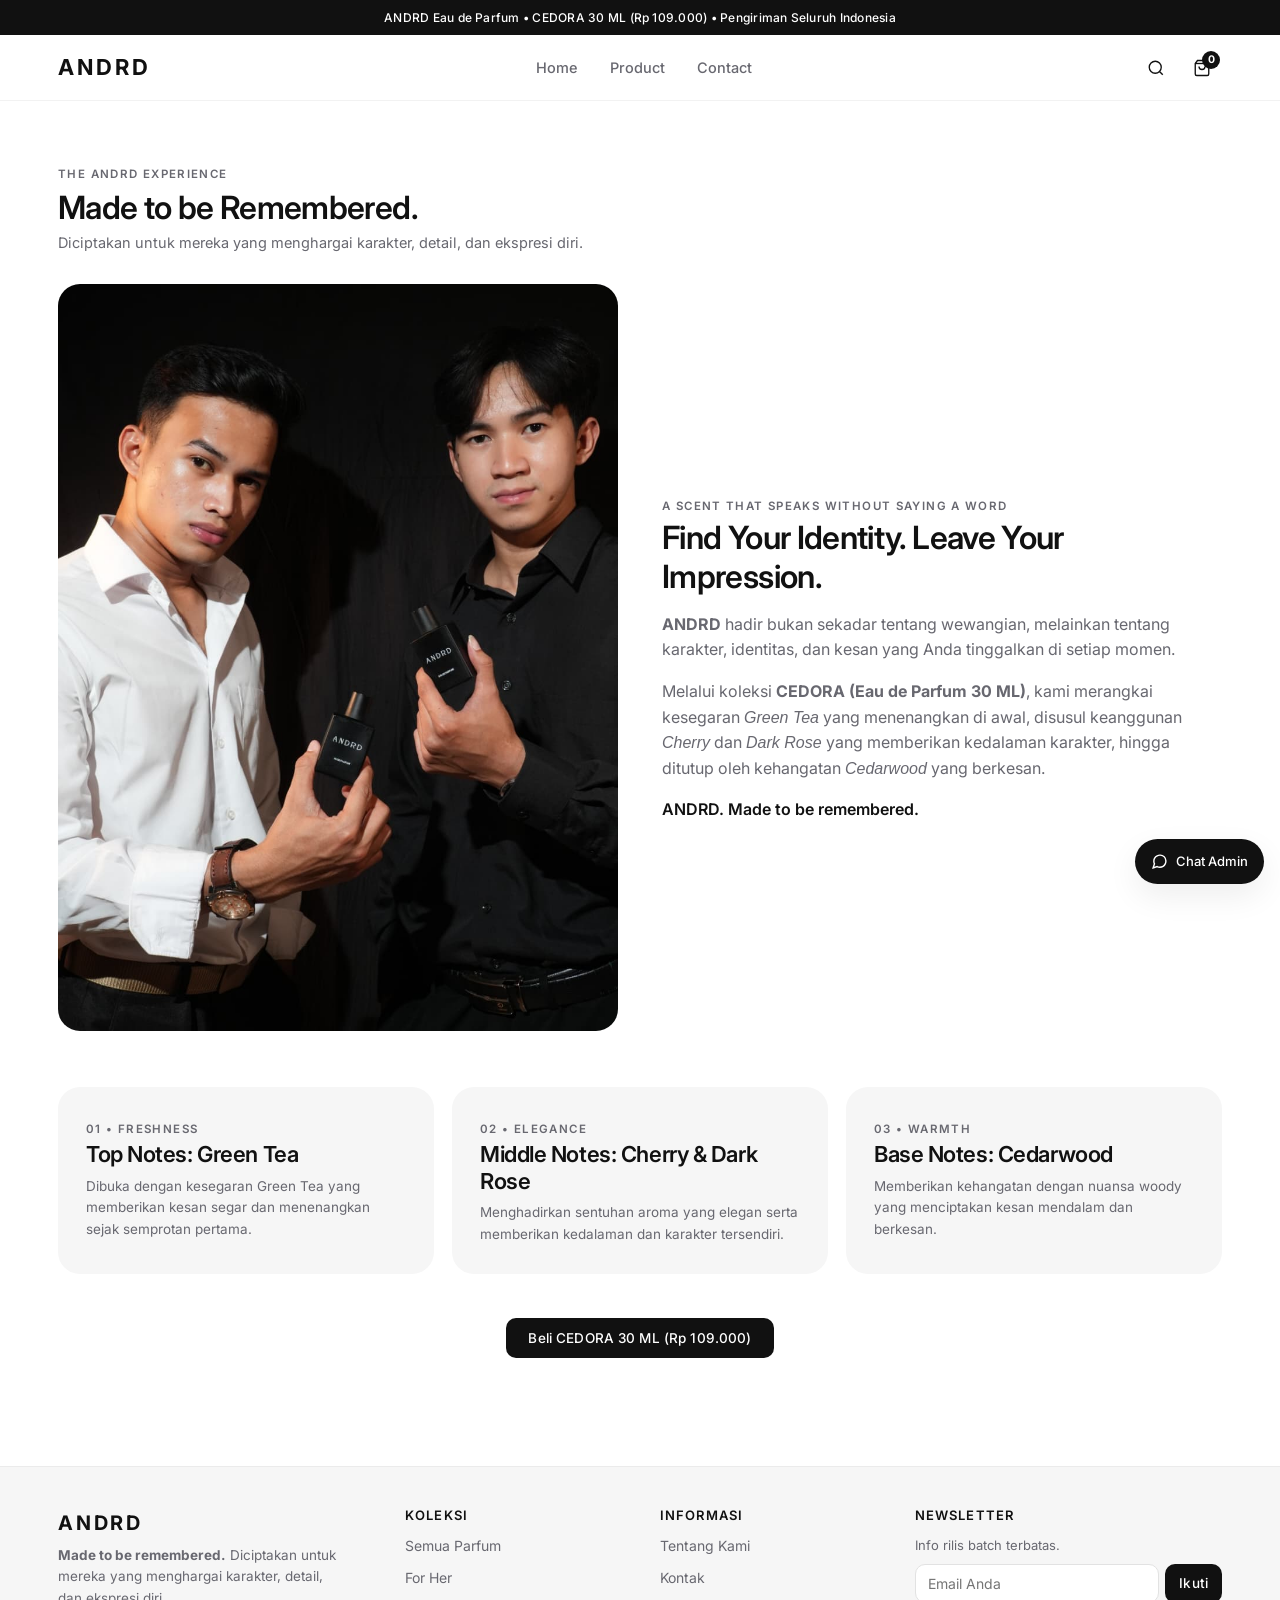
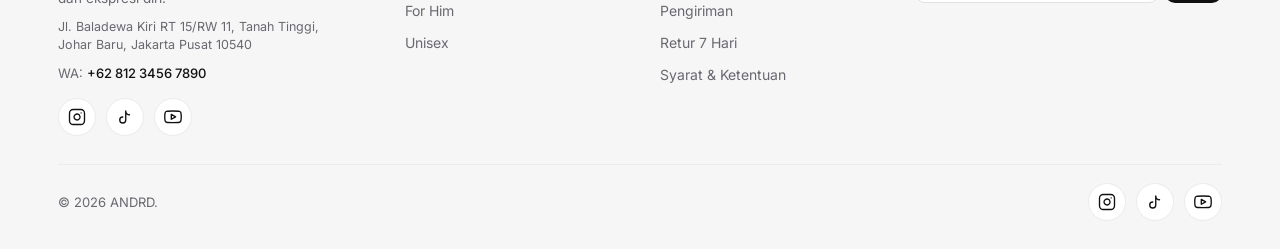
==== commit c5780eb5: "Remove AI-style dashes and hyphens across all pages and testimonials" ====
--- a/about.html
+++ b/about.html
@@ -3,7 +3,7 @@
 <head>
   <meta charset="UTF-8">
   <meta name="viewport" content="width=device-width, initial-scale=1.0">
-  <title>The ANDRD Experience — Made to be Remembered</title>
+  <title>The ANDRD Experience | Made to be Remembered</title>
   <meta name="description" content="THE ANDRD EXPERIENCE: Diciptakan untuk mereka yang menghargai karakter, detail, dan ekspresi diri. ANDRD — Made to be remembered.">
   <meta name="robots" content="index, follow">
 
@@ -45,7 +45,7 @@
               Melalui koleksi <strong>CEDORA (Eau de Parfum 30 ML)</strong>, kami merangkai kesegaran <em>Green Tea</em> yang menenangkan di awal, disusul keanggunan <em>Cherry</em> dan <em>Dark Rose</em> yang memberikan kedalaman karakter, hingga ditutup oleh kehangatan <em>Cedarwood</em> yang berkesan.
             </p>
             <p style="color:var(--color-primary);font-weight:600;">
-              ANDRD — Made to be remembered.
+              ANDRD. Made to be remembered.
             </p>
           </div>
         </div>
@@ -69,7 +69,7 @@
         </div>
 
         <div style="text-align:center;margin-top:44px;">
-          <a href="product.html?id=andrd-cedora" class="btn btn-primary">Beli CEDORA (30 ML) — Rp 109.000</a>
+          <a href="product.html?id=andrd-cedora" class="btn btn-primary">Beli CEDORA 30 ML (Rp 109.000)</a>
         </div>
       </div>
     </section>
